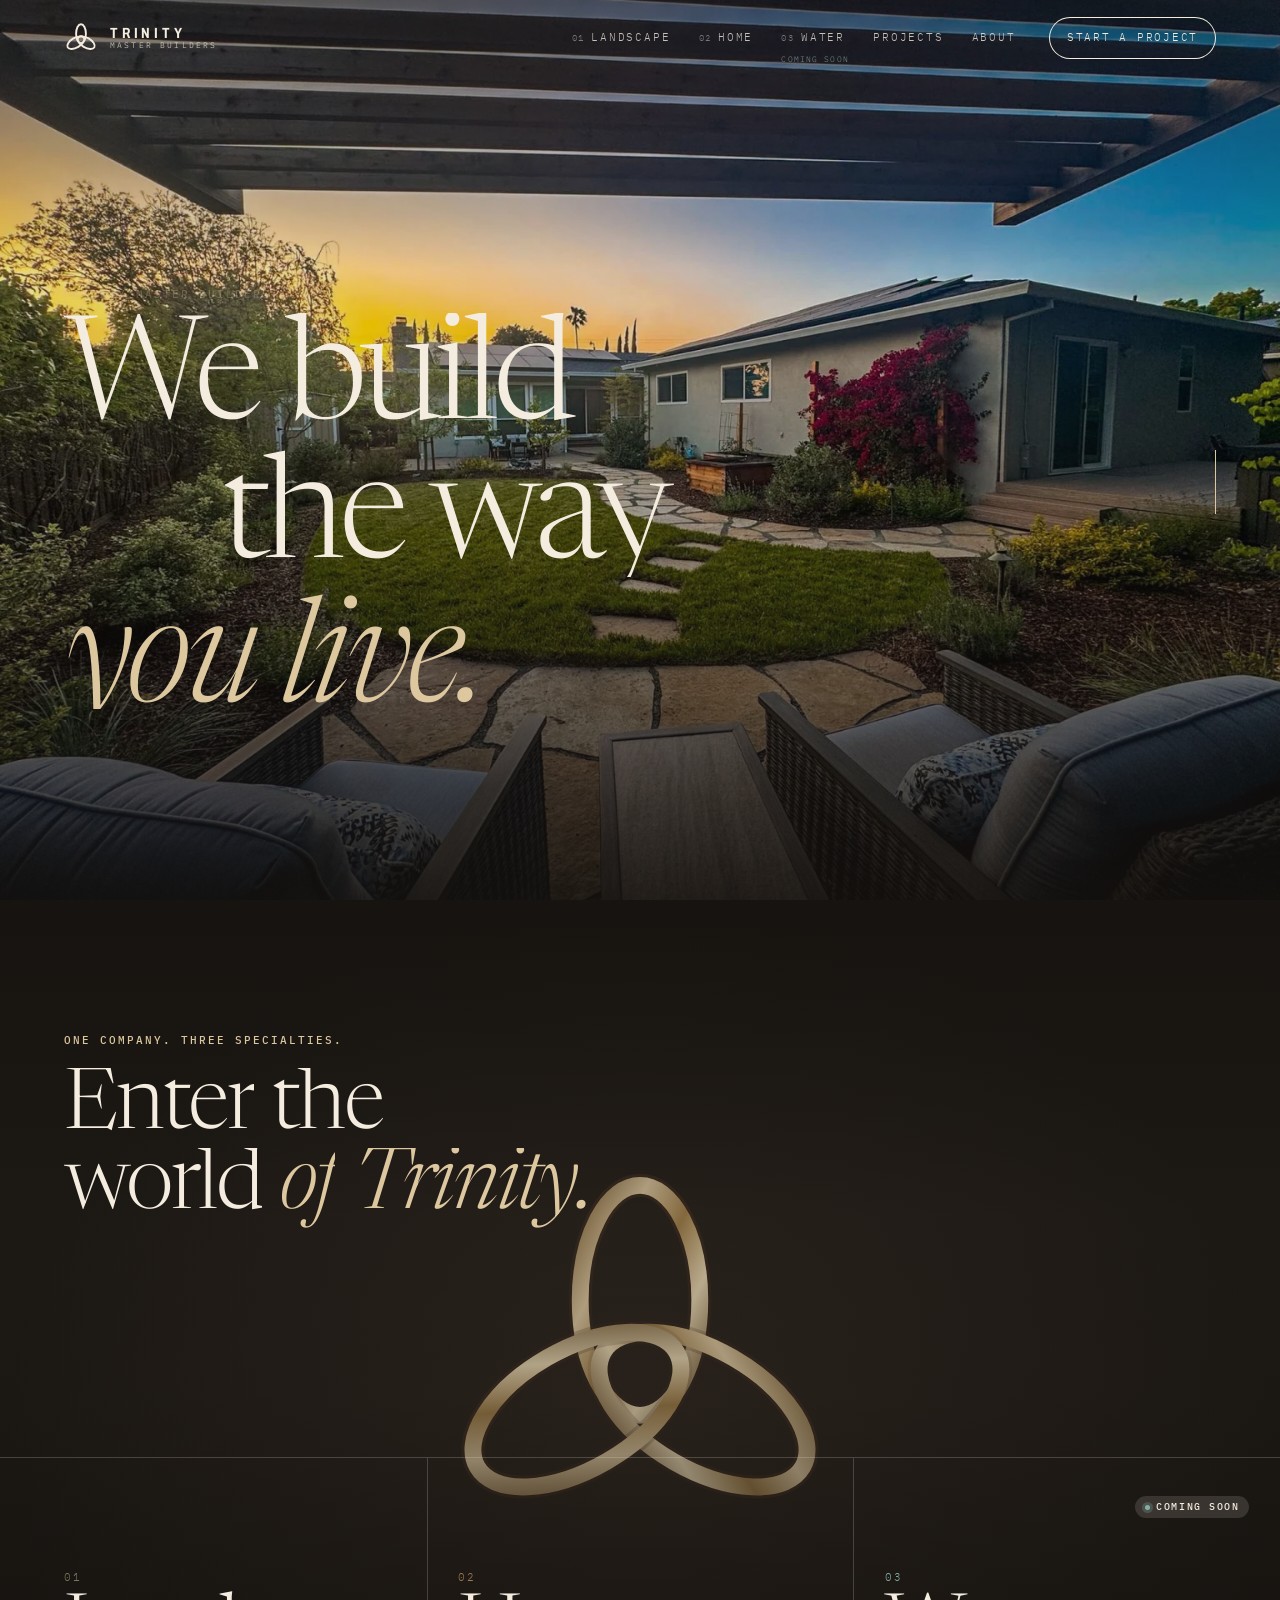
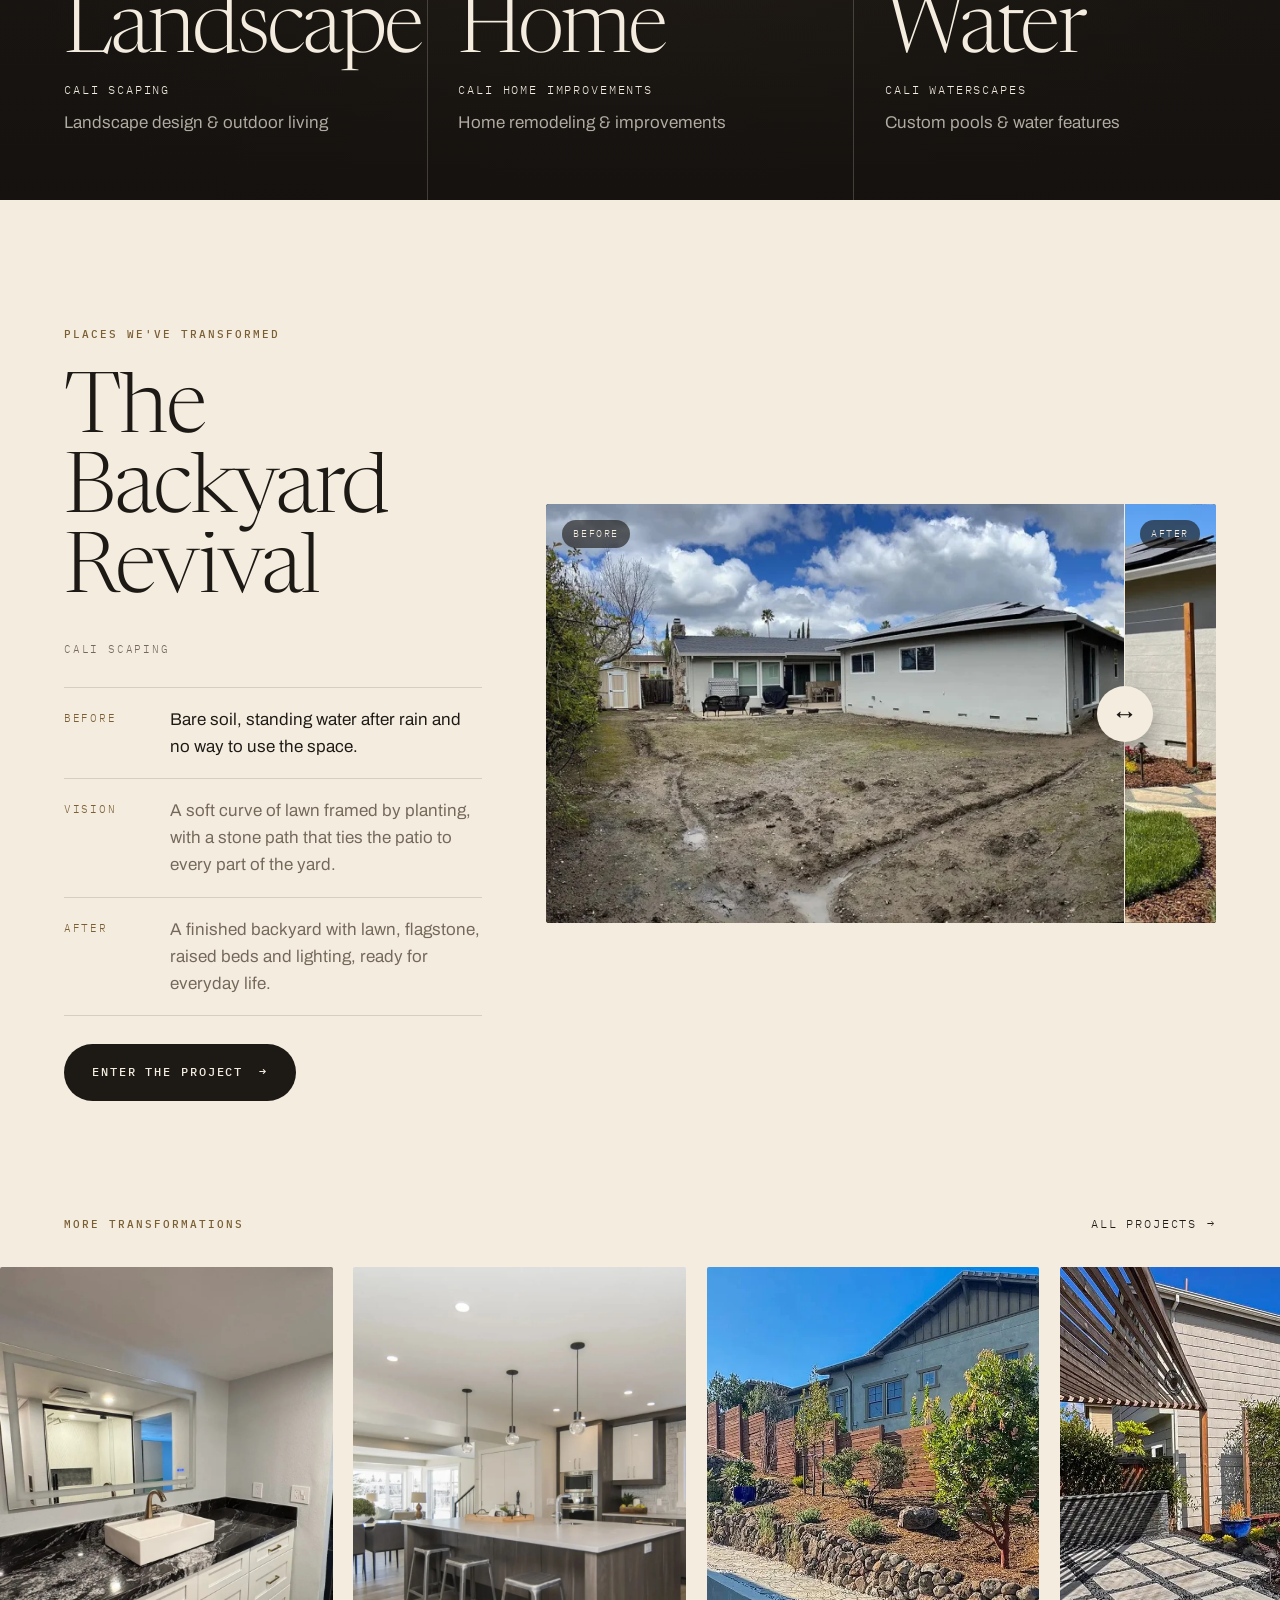
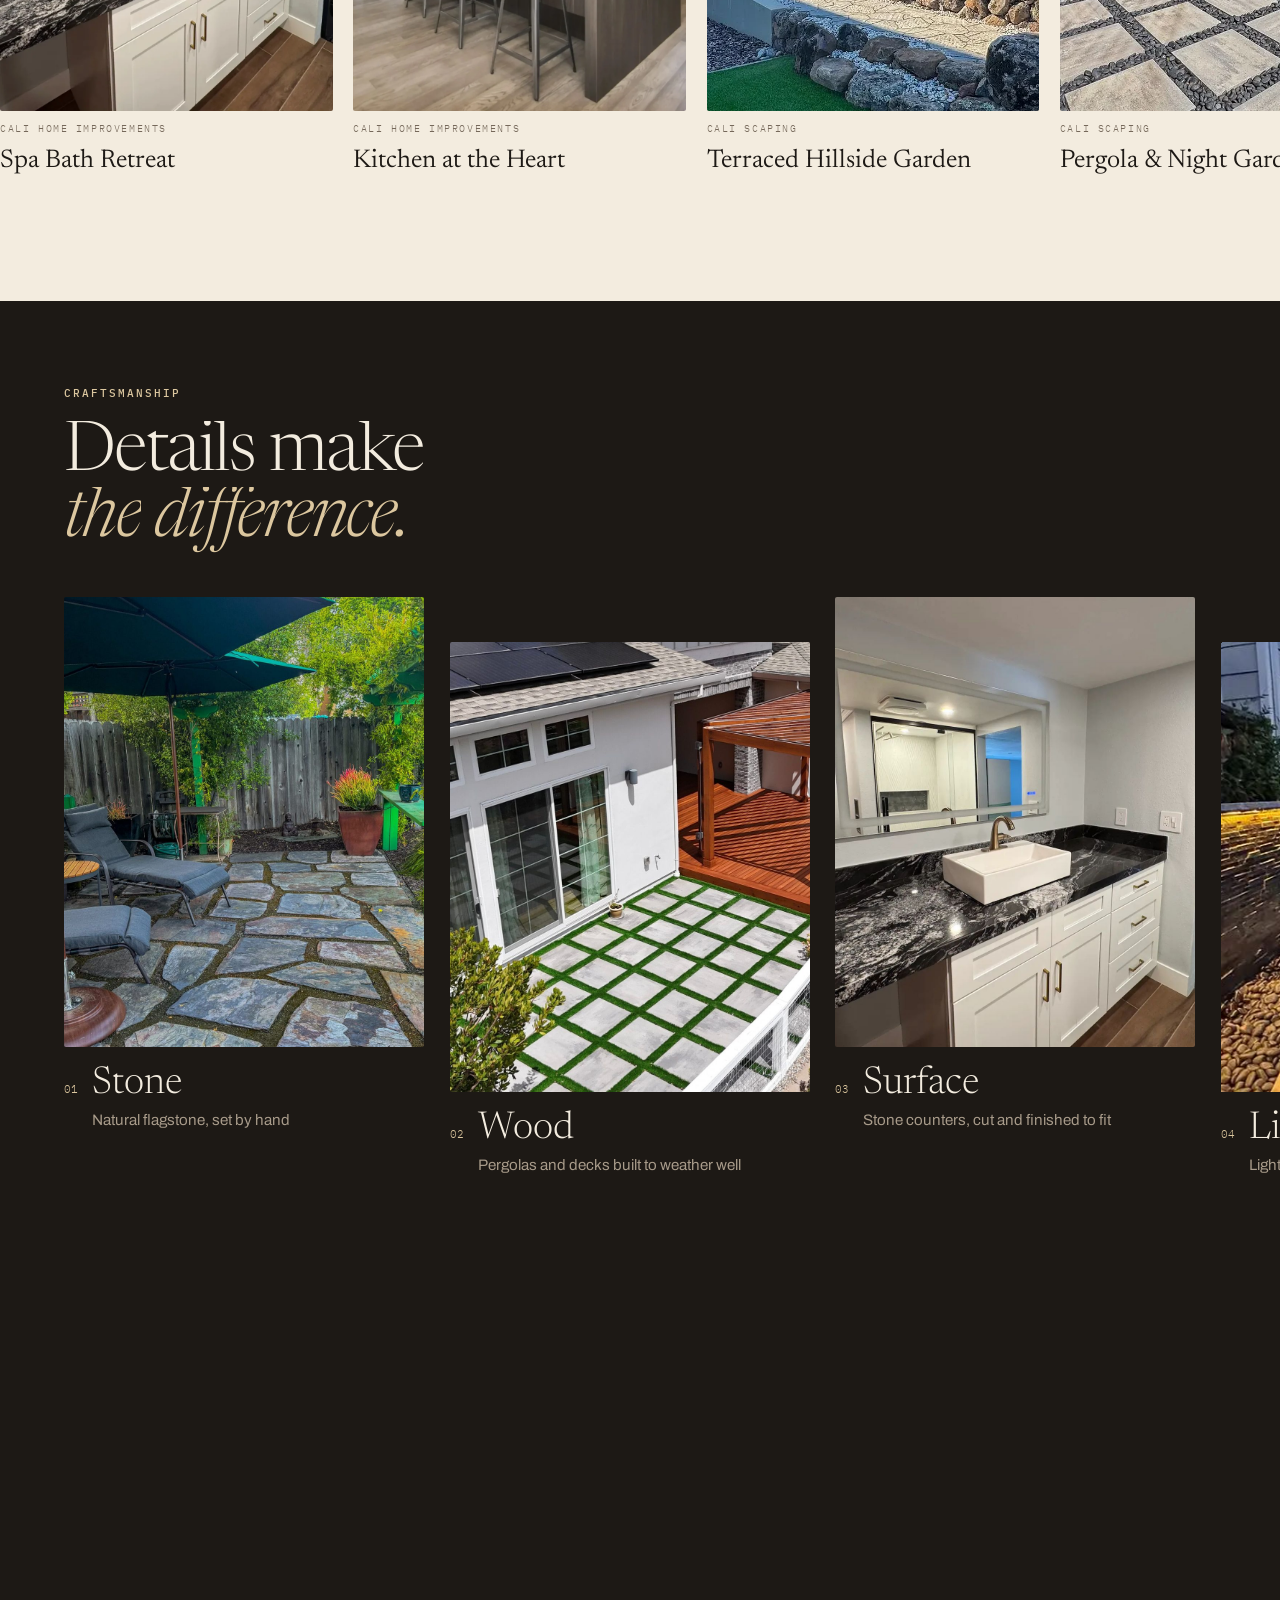
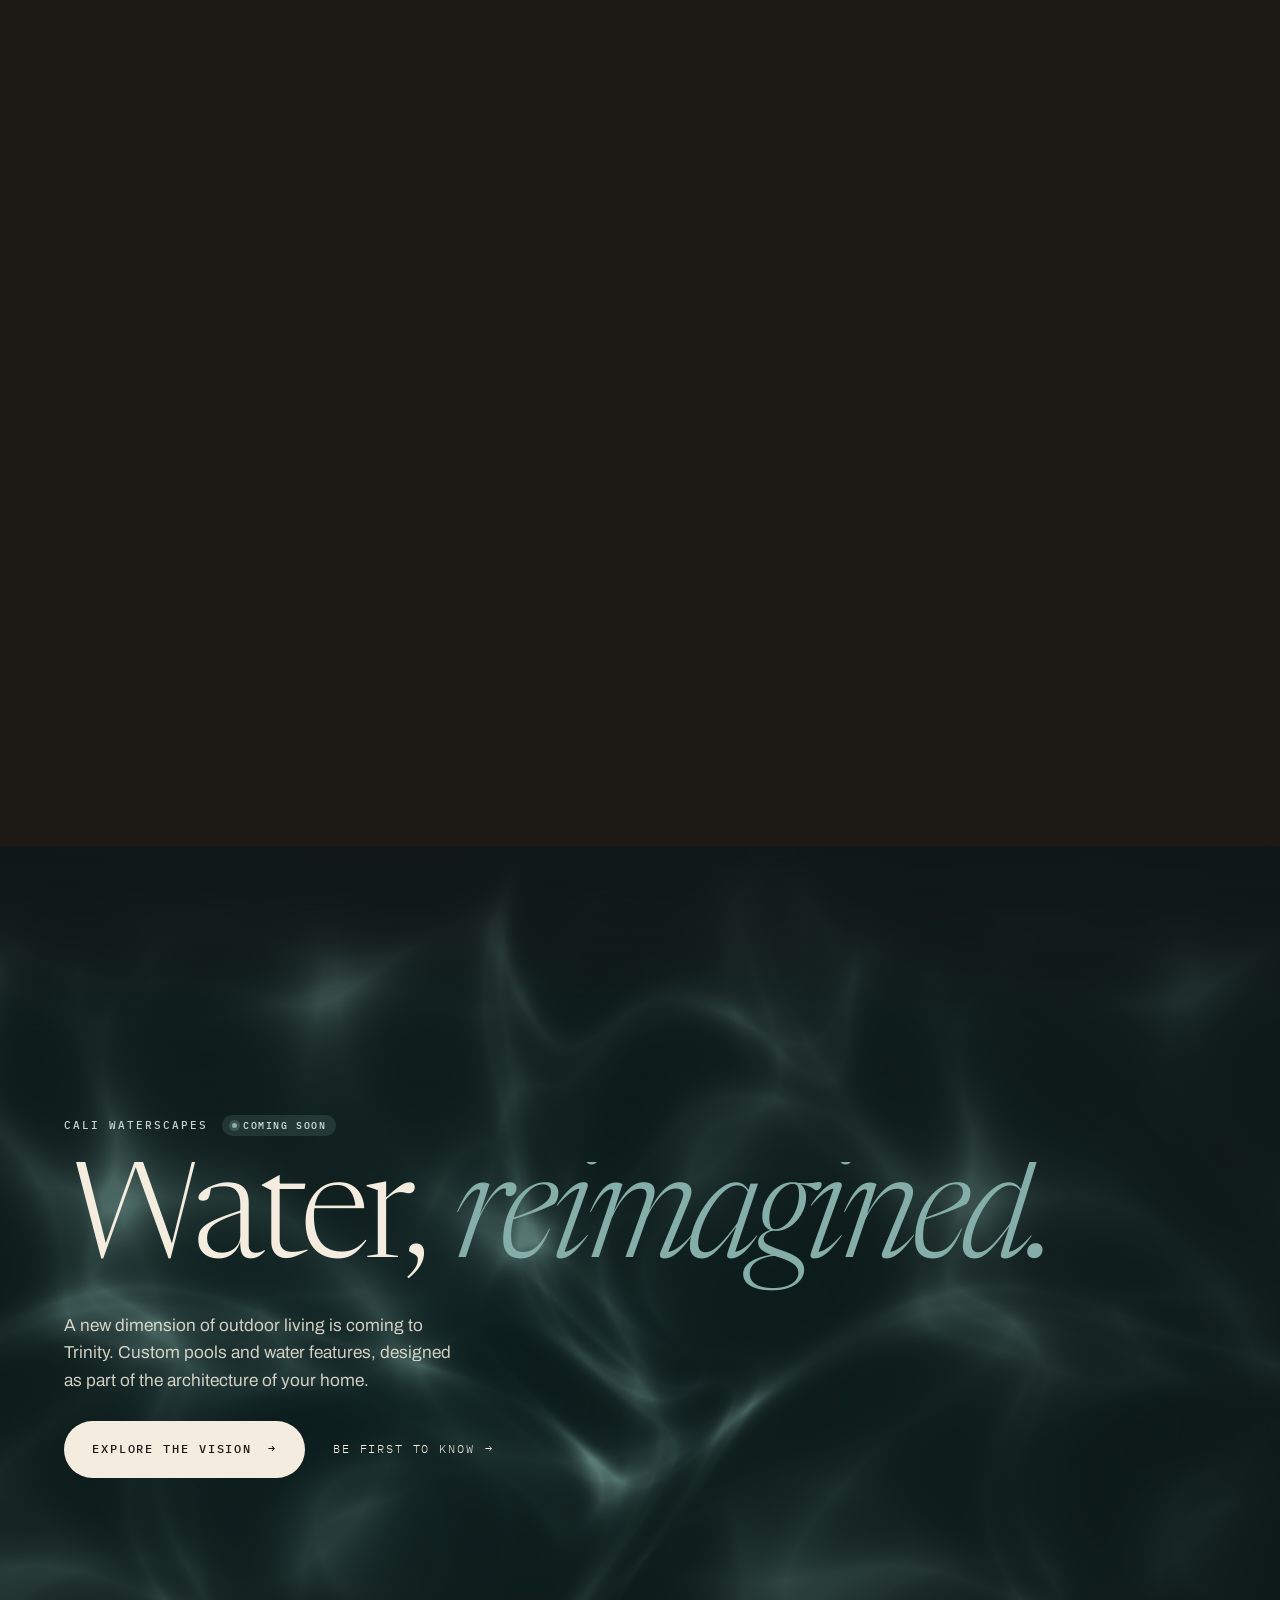
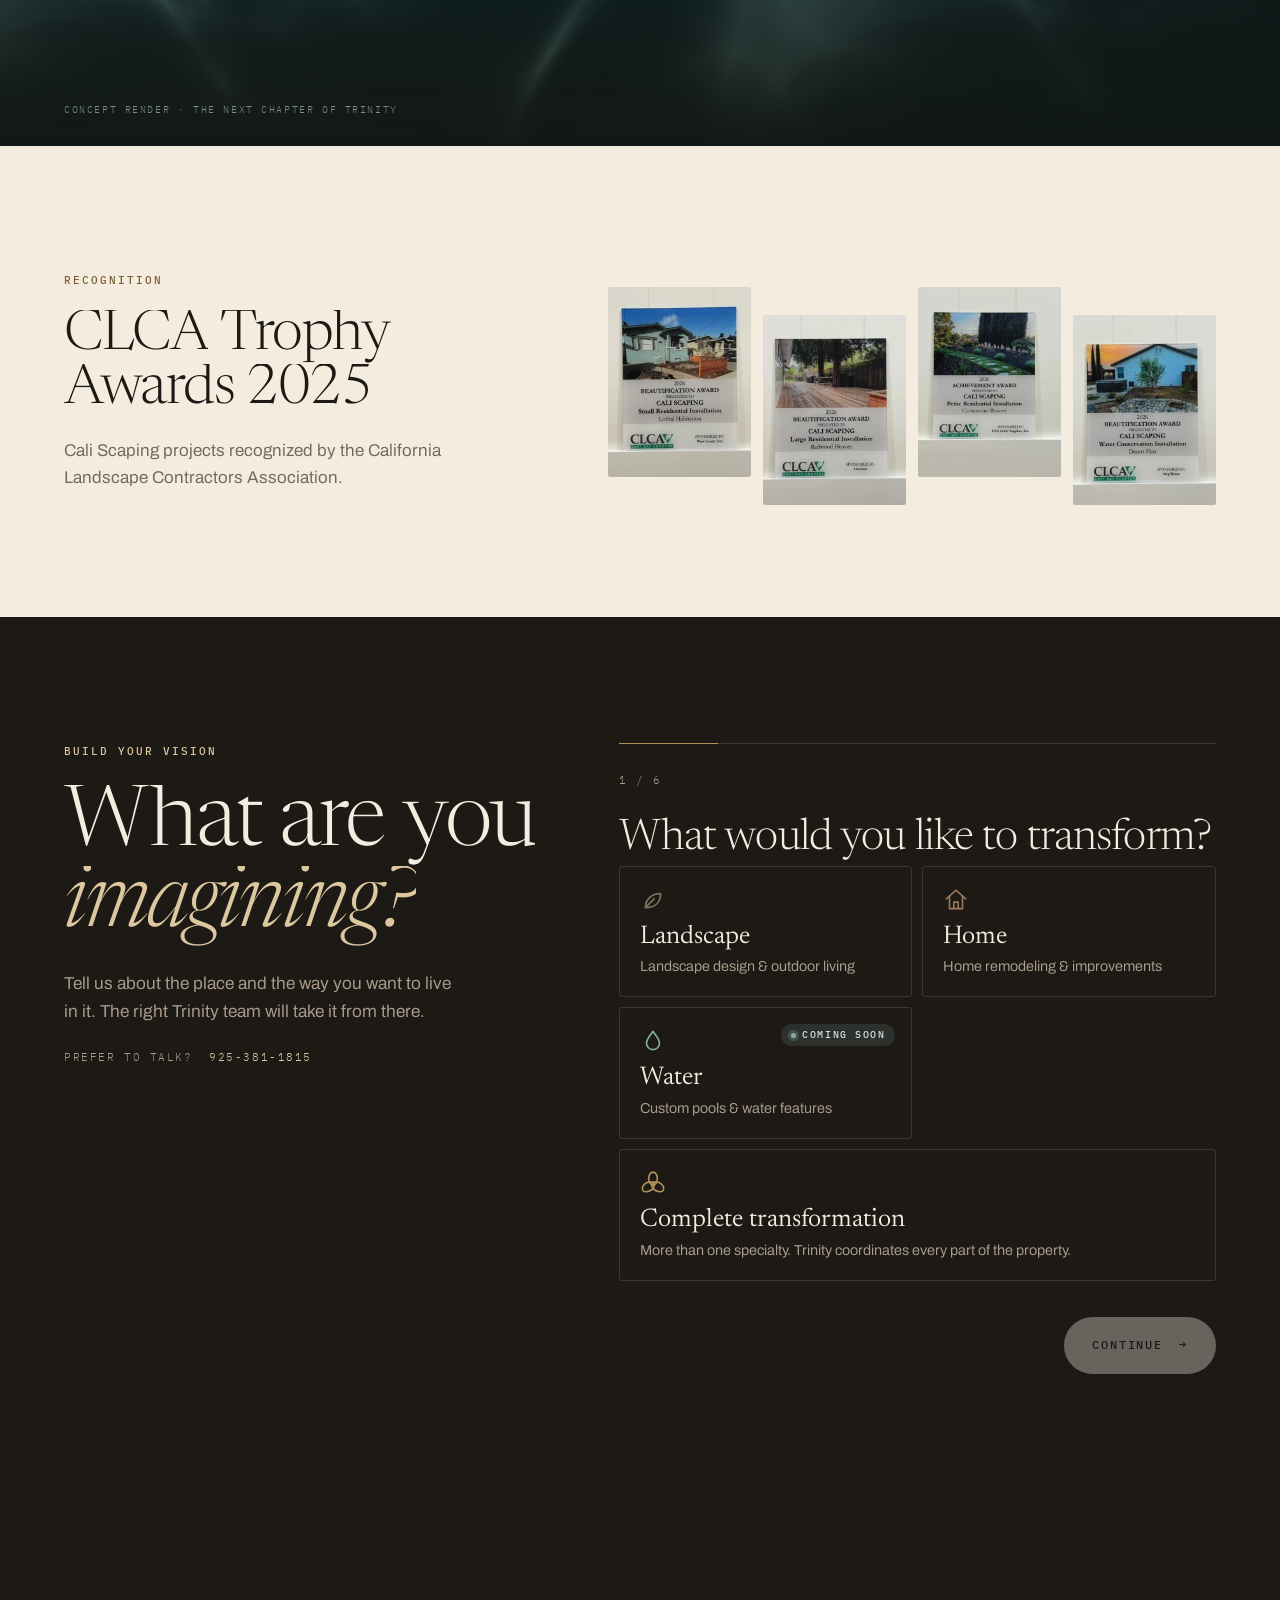
==== index.html @ 062528ce "Trinity Master Builders website preview Co-Authored-By: Claude Opus 5.5 <noreply@anthropic.com>" ====
<!doctype html>
<html lang="en-US">
<head>
<meta name="robots" content="noindex, nofollow">
<meta charset="UTF-8">
<meta name="viewport" content="width=device-width, initial-scale=1, viewport-fit=cover">
<meta name="theme-color" content="#1D1915">
<title>Trinity Master Builders &#8211; One vision. Three specialties.</title>
<meta name='robots' content='max-image-preview:large' />
<link rel="preconnect" href="https://fonts.googleapis.com"><link rel="preconnect" href="https://fonts.gstatic.com" crossorigin>
<script id="trinity-config" type="application/json">{"demo":true,"restUrl":"https:\/\/andcefa90.github.io\/trinity-master-builders\/wp-json\/trinity\/v1\/","nonce":"6b22378cf2","themeUrl":"https:\/\/andcefa90.github.io\/trinity-master-builders\/wp-content\/themes\/trinity","intro":true,"lines":[{"slug":"landscape","name":"Landscape","brand":"Cali Scaping","comingSoon":false,"accent":"#78785A"},{"slug":"home-improvements","name":"Home","brand":"Cali Home Improvements","comingSoon":false,"accent":"#9A7A55"},{"slug":"water","name":"Water","brand":"Cali WaterScapes","comingSoon":true,"accent":"#86AEA9"}]}</script>
<script>(function(d){d.classList.add('js');if(matchMedia('(prefers-reduced-motion: reduce)').matches)d.classList.add('reduced');try{var w=sessionStorage.getItem('trinity-curtain');if(w!==null){d.classList.add('curtain-in');d.setAttribute('data-curtain',w);}}catch(e){}try{if(!d.classList.contains('reduced')&&!d.classList.contains('curtain-in')&&sessionStorage.getItem('trinity-intro-seen')!=='1')d.classList.add('intro-pending');}catch(e){}})(document.documentElement);</script>
<link rel='dns-prefetch' href='//fonts.googleapis.com' />
<link rel="preload" as="image" href="https://andcefa90.github.io/trinity-master-builders/wp-content/uploads/2026/11/landscape-pergola-sunset-1800x1350.webp" imagesrcset="https://andcefa90.github.io/trinity-master-builders/wp-content/uploads/2026/11/landscape-pergola-sunset-1800x1350.webp 1800w, https://andcefa90.github.io/trinity-master-builders/wp-content/uploads/2026/11/landscape-pergola-sunset-300x225.webp 300w, https://andcefa90.github.io/trinity-master-builders/wp-content/uploads/2026/11/landscape-pergola-sunset-1024x768.webp 1024w, https://andcefa90.github.io/trinity-master-builders/wp-content/uploads/2026/11/landscape-pergola-sunset-768x576.webp 768w, https://andcefa90.github.io/trinity-master-builders/wp-content/uploads/2026/11/landscape-pergola-sunset-1536x1152.webp 1536w, https://andcefa90.github.io/trinity-master-builders/wp-content/uploads/2026/11/landscape-pergola-sunset-1200x900.webp 1200w, https://andcefa90.github.io/trinity-master-builders/wp-content/uploads/2026/11/landscape-pergola-sunset.webp 1920w" imagesizes="100vw" fetchpriority="high">
<script>window.dataLayer=window.dataLayer||[];</script>
<link rel="canonical" href="https://andcefa90.github.io/trinity-master-builders/">
<meta name="description" content="Trinity Master Builders designs and builds complete properties: landscape and outdoor living by Cali Scaping, remodeling by Cali Home Improvements, and custom pools by Cali WaterScapes.">
<meta property="og:type" content="website">
<meta property="og:title" content="Trinity Master Builders &#8211; One vision. Three specialties.">
<meta property="og:description" content="Trinity Master Builders designs and builds complete properties: landscape and outdoor living by Cali Scaping, remodeling by Cali Home Improvements, and custom pools by Cali WaterScapes.">
<meta property="og:url" content="https://andcefa90.github.io/trinity-master-builders/">
<meta property="og:site_name" content="Trinity Master Builders">
<meta property="og:image" content="https://andcefa90.github.io/trinity-master-builders/wp-content/uploads/2026/11/landscape-pergola-sunset-1200x900.webp">
<meta name="twitter:card" content="summary_large_image">
<meta name="twitter:title" content="Trinity Master Builders &#8211; One vision. Three specialties.">
<meta name="twitter:description" content="Trinity Master Builders designs and builds complete properties: landscape and outdoor living by Cali Scaping, remodeling by Cali Home Improvements, and custom pools by Cali WaterScapes.">
<meta name="twitter:image" content="https://andcefa90.github.io/trinity-master-builders/wp-content/uploads/2026/11/landscape-pergola-sunset-1200x900.webp">
<style id="wp-img-auto-sizes-contain-inline-css">
img:is([sizes=auto i],[sizes^="auto," i]){contain-intrinsic-size:3000px 1500px}
/*# sourceURL=wp-img-auto-sizes-contain-inline-css */
</style>

<style id="global-styles-inline-css">
:root{--wp--preset--aspect-ratio--square: 1;--wp--preset--aspect-ratio--4-3: 4/3;--wp--preset--aspect-ratio--3-4: 3/4;--wp--preset--aspect-ratio--3-2: 3/2;--wp--preset--aspect-ratio--2-3: 2/3;--wp--preset--aspect-ratio--16-9: 16/9;--wp--preset--aspect-ratio--9-16: 9/16;--wp--preset--color--black: #000000;--wp--preset--color--cyan-bluish-gray: #abb8c3;--wp--preset--color--white: #ffffff;--wp--preset--color--pale-pink: #f78da7;--wp--preset--color--vivid-red: #cf2e2e;--wp--preset--color--luminous-vivid-orange: #ff6900;--wp--preset--color--luminous-vivid-amber: #fcb900;--wp--preset--color--light-green-cyan: #7bdcb5;--wp--preset--color--vivid-green-cyan: #00d084;--wp--preset--color--pale-cyan-blue: #8ed1fc;--wp--preset--color--vivid-cyan-blue: #0693e3;--wp--preset--color--vivid-purple: #9b51e0;--wp--preset--gradient--vivid-cyan-blue-to-vivid-purple: linear-gradient(135deg,rgb(6,147,227) 0%,rgb(155,81,224) 100%);--wp--preset--gradient--light-green-cyan-to-vivid-green-cyan: linear-gradient(135deg,rgb(122,220,180) 0%,rgb(0,208,130) 100%);--wp--preset--gradient--luminous-vivid-amber-to-luminous-vivid-orange: linear-gradient(135deg,rgb(252,185,0) 0%,rgb(255,105,0) 100%);--wp--preset--gradient--luminous-vivid-orange-to-vivid-red: linear-gradient(135deg,rgb(255,105,0) 0%,rgb(207,46,46) 100%);--wp--preset--gradient--very-light-gray-to-cyan-bluish-gray: linear-gradient(135deg,rgb(238,238,238) 0%,rgb(169,184,195) 100%);--wp--preset--gradient--cool-to-warm-spectrum: linear-gradient(135deg,rgb(74,234,220) 0%,rgb(151,120,209) 20%,rgb(207,42,186) 40%,rgb(238,44,130) 60%,rgb(251,105,98) 80%,rgb(254,248,76) 100%);--wp--preset--gradient--blush-light-purple: linear-gradient(135deg,rgb(255,206,236) 0%,rgb(152,150,240) 100%);--wp--preset--gradient--blush-bordeaux: linear-gradient(135deg,rgb(254,205,165) 0%,rgb(254,45,45) 50%,rgb(107,0,62) 100%);--wp--preset--gradient--luminous-dusk: linear-gradient(135deg,rgb(255,203,112) 0%,rgb(199,81,192) 50%,rgb(65,88,208) 100%);--wp--preset--gradient--pale-ocean: linear-gradient(135deg,rgb(255,245,203) 0%,rgb(182,227,212) 50%,rgb(51,167,181) 100%);--wp--preset--gradient--electric-grass: linear-gradient(135deg,rgb(202,248,128) 0%,rgb(113,206,126) 100%);--wp--preset--gradient--midnight: linear-gradient(135deg,rgb(2,3,129) 0%,rgb(40,116,252) 100%);--wp--preset--font-size--small: 13px;--wp--preset--font-size--medium: 20px;--wp--preset--font-size--large: 36px;--wp--preset--font-size--x-large: 42px;--wp--preset--spacing--20: 0.44rem;--wp--preset--spacing--30: 0.67rem;--wp--preset--spacing--40: 1rem;--wp--preset--spacing--50: 1.5rem;--wp--preset--spacing--60: 2.25rem;--wp--preset--spacing--70: 3.38rem;--wp--preset--spacing--80: 5.06rem;--wp--preset--shadow--natural: 6px 6px 9px rgba(0, 0, 0, 0.2);--wp--preset--shadow--deep: 12px 12px 50px rgba(0, 0, 0, 0.4);--wp--preset--shadow--sharp: 6px 6px 0px rgba(0, 0, 0, 0.2);--wp--preset--shadow--outlined: 6px 6px 0px -3px rgb(255, 255, 255), 6px 6px rgb(0, 0, 0);--wp--preset--shadow--crisp: 6px 6px 0px rgb(0, 0, 0);}.wp-block-button{--wp--preset--dimension--25: 25%;--wp--preset--dimension--50: 50%;--wp--preset--dimension--75: 75%;--wp--preset--dimension--100: 100%;}:where(body) { margin: 0; }:where(.is-layout-flex){gap: 0.5em;}:where(.is-layout-grid){gap: 0.5em;}body .is-layout-flex{display: flex;}.is-layout-flex{flex-wrap: wrap;align-items: center;}.is-layout-flex > :is(*, div){margin: 0;}body .is-layout-grid{display: grid;}.is-layout-grid > :is(*, div){margin: 0;}body{padding-top: 0px;padding-right: 0px;padding-bottom: 0px;padding-left: 0px;}:root :where(.wp-element-button, .wp-block-button__link){background-color: #32373c;border-width: 0;color: #fff;font-family: inherit;font-size: inherit;font-style: inherit;font-weight: inherit;letter-spacing: inherit;line-height: inherit;padding-top: calc(0.667em + 2px);padding-right: calc(1.333em + 2px);padding-bottom: calc(0.667em + 2px);padding-left: calc(1.333em + 2px);text-decoration: none;text-transform: inherit;}.has-black-color{color: var(--wp--preset--color--black) !important;}.has-cyan-bluish-gray-color{color: var(--wp--preset--color--cyan-bluish-gray) !important;}.has-white-color{color: var(--wp--preset--color--white) !important;}.has-pale-pink-color{color: var(--wp--preset--color--pale-pink) !important;}.has-vivid-red-color{color: var(--wp--preset--color--vivid-red) !important;}.has-luminous-vivid-orange-color{color: var(--wp--preset--color--luminous-vivid-orange) !important;}.has-luminous-vivid-amber-color{color: var(--wp--preset--color--luminous-vivid-amber) !important;}.has-light-green-cyan-color{color: var(--wp--preset--color--light-green-cyan) !important;}.has-vivid-green-cyan-color{color: var(--wp--preset--color--vivid-green-cyan) !important;}.has-pale-cyan-blue-color{color: var(--wp--preset--color--pale-cyan-blue) !important;}.has-vivid-cyan-blue-color{color: var(--wp--preset--color--vivid-cyan-blue) !important;}.has-vivid-purple-color{color: var(--wp--preset--color--vivid-purple) !important;}.has-black-background-color{background-color: var(--wp--preset--color--black) !important;}.has-cyan-bluish-gray-background-color{background-color: var(--wp--preset--color--cyan-bluish-gray) !important;}.has-white-background-color{background-color: var(--wp--preset--color--white) !important;}.has-pale-pink-background-color{background-color: var(--wp--preset--color--pale-pink) !important;}.has-vivid-red-background-color{background-color: var(--wp--preset--color--vivid-red) !important;}.has-luminous-vivid-orange-background-color{background-color: var(--wp--preset--color--luminous-vivid-orange) !important;}.has-luminous-vivid-amber-background-color{background-color: var(--wp--preset--color--luminous-vivid-amber) !important;}.has-light-green-cyan-background-color{background-color: var(--wp--preset--color--light-green-cyan) !important;}.has-vivid-green-cyan-background-color{background-color: var(--wp--preset--color--vivid-green-cyan) !important;}.has-pale-cyan-blue-background-color{background-color: var(--wp--preset--color--pale-cyan-blue) !important;}.has-vivid-cyan-blue-background-color{background-color: var(--wp--preset--color--vivid-cyan-blue) !important;}.has-vivid-purple-background-color{background-color: var(--wp--preset--color--vivid-purple) !important;}.has-black-border-color{border-color: var(--wp--preset--color--black) !important;}.has-cyan-bluish-gray-border-color{border-color: var(--wp--preset--color--cyan-bluish-gray) !important;}.has-white-border-color{border-color: var(--wp--preset--color--white) !important;}.has-pale-pink-border-color{border-color: var(--wp--preset--color--pale-pink) !important;}.has-vivid-red-border-color{border-color: var(--wp--preset--color--vivid-red) !important;}.has-luminous-vivid-orange-border-color{border-color: var(--wp--preset--color--luminous-vivid-orange) !important;}.has-luminous-vivid-amber-border-color{border-color: var(--wp--preset--color--luminous-vivid-amber) !important;}.has-light-green-cyan-border-color{border-color: var(--wp--preset--color--light-green-cyan) !important;}.has-vivid-green-cyan-border-color{border-color: var(--wp--preset--color--vivid-green-cyan) !important;}.has-pale-cyan-blue-border-color{border-color: var(--wp--preset--color--pale-cyan-blue) !important;}.has-vivid-cyan-blue-border-color{border-color: var(--wp--preset--color--vivid-cyan-blue) !important;}.has-vivid-purple-border-color{border-color: var(--wp--preset--color--vivid-purple) !important;}.has-vivid-cyan-blue-to-vivid-purple-gradient-background{background: var(--wp--preset--gradient--vivid-cyan-blue-to-vivid-purple) !important;}.has-light-green-cyan-to-vivid-green-cyan-gradient-background{background: var(--wp--preset--gradient--light-green-cyan-to-vivid-green-cyan) !important;}.has-luminous-vivid-amber-to-luminous-vivid-orange-gradient-background{background: var(--wp--preset--gradient--luminous-vivid-amber-to-luminous-vivid-orange) !important;}.has-luminous-vivid-orange-to-vivid-red-gradient-background{background: var(--wp--preset--gradient--luminous-vivid-orange-to-vivid-red) !important;}.has-very-light-gray-to-cyan-bluish-gray-gradient-background{background: var(--wp--preset--gradient--very-light-gray-to-cyan-bluish-gray) !important;}.has-cool-to-warm-spectrum-gradient-background{background: var(--wp--preset--gradient--cool-to-warm-spectrum) !important;}.has-blush-light-purple-gradient-background{background: var(--wp--preset--gradient--blush-light-purple) !important;}.has-blush-bordeaux-gradient-background{background: var(--wp--preset--gradient--blush-bordeaux) !important;}.has-luminous-dusk-gradient-background{background: var(--wp--preset--gradient--luminous-dusk) !important;}.has-pale-ocean-gradient-background{background: var(--wp--preset--gradient--pale-ocean) !important;}.has-electric-grass-gradient-background{background: var(--wp--preset--gradient--electric-grass) !important;}.has-midnight-gradient-background{background: var(--wp--preset--gradient--midnight) !important;}.has-small-font-size{font-size: var(--wp--preset--font-size--small) !important;}.has-medium-font-size{font-size: var(--wp--preset--font-size--medium) !important;}.has-large-font-size{font-size: var(--wp--preset--font-size--large) !important;}.has-x-large-font-size{font-size: var(--wp--preset--font-size--x-large) !important;}
/*# sourceURL=global-styles-inline-css */
</style>

<link rel='stylesheet' id='trinity-fonts-css' href='https://fonts.googleapis.com/css2?family=Newsreader:ital,opsz,wght@0,6..72,300..500;1,6..72,300..500&#038;family=Archivo:wdth,wght@62..125,300..700&#038;family=IBM+Plex+Mono:wght@400;500&#038;display=swap' media='all' />
<link rel='stylesheet' id='trinity-tokens-css' href='https://andcefa90.github.io/trinity-master-builders/wp-content/themes/trinity/assets/css/tokens.css?ver=1.0.0' media='all' />
<link rel='stylesheet' id='trinity-base-css' href='https://andcefa90.github.io/trinity-master-builders/wp-content/themes/trinity/assets/css/base.css?ver=1.0.0' media='all' />
<link rel='stylesheet' id='trinity-components-css' href='https://andcefa90.github.io/trinity-master-builders/wp-content/themes/trinity/assets/css/components.css?ver=1.0.0' media='all' />
<link rel='stylesheet' id='trinity-view-css' href='https://andcefa90.github.io/trinity-master-builders/wp-content/themes/trinity/assets/css/home.css?ver=1.0.0' media='all' />
<script data-wp-strategy="defer" defer id="gsap-js" src="https://andcefa90.github.io/trinity-master-builders/wp-content/themes/trinity/assets/vendor/gsap.min.js?ver=3.12.5"></script>
<script data-wp-strategy="defer" defer id="gsap-scrolltrigger-js" src="https://andcefa90.github.io/trinity-master-builders/wp-content/themes/trinity/assets/vendor/ScrollTrigger.min.js?ver=3.12.5"></script>
<script data-wp-strategy="defer" defer id="lenis-js" src="https://andcefa90.github.io/trinity-master-builders/wp-content/themes/trinity/assets/vendor/lenis.min.js?ver=1.1.13"></script>
<link rel="https://api.w.org/" href="https://andcefa90.github.io/trinity-master-builders/wp-json/" /><link rel="EditURI" type="application/rsd+xml" title="RSD" href="https://andcefa90.github.io/trinity-master-builders/xmlrpc.php?rsd" />
</head>
<body class="home blog wp-embed-responsive wp-theme-trinity">
<a class="skip-link" href="#main">Skip to content</a>

<div class="intro" id="intro" aria-hidden="true">
	<svg class="intro__grid" viewBox="0 0 1600 900" preserveAspectRatio="xMidYMid slice">
					<line class="intro__line" x1="100" y1="0" x2="100" y2="900"/>
					<line class="intro__line" x1="200" y1="0" x2="200" y2="900"/>
					<line class="intro__line" x1="300" y1="0" x2="300" y2="900"/>
					<line class="intro__line" x1="400" y1="0" x2="400" y2="900"/>
					<line class="intro__line" x1="500" y1="0" x2="500" y2="900"/>
					<line class="intro__line" x1="600" y1="0" x2="600" y2="900"/>
					<line class="intro__line" x1="700" y1="0" x2="700" y2="900"/>
					<line class="intro__line" x1="800" y1="0" x2="800" y2="900"/>
					<line class="intro__line" x1="900" y1="0" x2="900" y2="900"/>
					<line class="intro__line" x1="1000" y1="0" x2="1000" y2="900"/>
					<line class="intro__line" x1="1100" y1="0" x2="1100" y2="900"/>
					<line class="intro__line" x1="1200" y1="0" x2="1200" y2="900"/>
					<line class="intro__line" x1="1300" y1="0" x2="1300" y2="900"/>
					<line class="intro__line" x1="1400" y1="0" x2="1400" y2="900"/>
					<line class="intro__line" x1="1500" y1="0" x2="1500" y2="900"/>
							<line class="intro__line" x1="0" y1="50" x2="1600" y2="50"/>
					<line class="intro__line" x1="0" y1="150" x2="1600" y2="150"/>
					<line class="intro__line" x1="0" y1="250" x2="1600" y2="250"/>
					<line class="intro__line" x1="0" y1="350" x2="1600" y2="350"/>
					<line class="intro__line" x1="0" y1="450" x2="1600" y2="450"/>
					<line class="intro__line" x1="0" y1="550" x2="1600" y2="550"/>
					<line class="intro__line" x1="0" y1="650" x2="1600" y2="650"/>
					<line class="intro__line" x1="0" y1="750" x2="1600" y2="750"/>
					<line class="intro__line" x1="0" y1="850" x2="1600" y2="850"/>
				<line class="intro__axis" x1="800" y1="0" x2="800" y2="900"/>
		<line class="intro__axis" x1="0" y1="450" x2="1600" y2="450"/>
	</svg>
	<div class="intro__stage">
		<svg class="tri tri--intro" viewBox="-270 -265 540 470" aria-hidden="true" focusable="false"><defs><linearGradient id="tri10999" x1="0" y1="0" x2="1" y2="1"><stop offset="0" stop-color="#7A5E34"/><stop offset=".28" stop-color="#DCC79F"/><stop offset=".5" stop-color="#9C7B47"/><stop offset=".72" stop-color="#E6D5B0"/><stop offset="1" stop-color="#6B4F2A"/></linearGradient><linearGradient id="tri10999d" x1="0" y1="0" x2="0" y2="1"><stop offset="0" stop-color="#4B3423" stop-opacity=".5"/><stop offset="1" stop-color="#4B3423" stop-opacity=".12"/></linearGradient></defs><g class="tri__g" data-ring="0" transform="rotate(0)"><ellipse class="tri__guide" cx="0" cy="-95" rx="78" ry="150"/><ellipse class="tri__shade" cx="0" cy="-95" rx="78" ry="150" stroke="url(#tri10999d)"/><ellipse class="tri__ring" cx="0" cy="-95" rx="78" ry="150" stroke="url(#tri10999)"/></g><g class="tri__g" data-ring="1" transform="rotate(120)"><ellipse class="tri__guide" cx="0" cy="-95" rx="78" ry="150"/><ellipse class="tri__shade" cx="0" cy="-95" rx="78" ry="150" stroke="url(#tri10999d)"/><ellipse class="tri__ring" cx="0" cy="-95" rx="78" ry="150" stroke="url(#tri10999)"/></g><g class="tri__g" data-ring="2" transform="rotate(240)"><ellipse class="tri__guide" cx="0" cy="-95" rx="78" ry="150"/><ellipse class="tri__shade" cx="0" cy="-95" rx="78" ry="150" stroke="url(#tri10999d)"/><ellipse class="tri__ring" cx="0" cy="-95" rx="78" ry="150" stroke="url(#tri10999)"/></g></svg>		<p class="intro__word"><span>Trinity</span></p>
		<p class="intro__sub"><span>Master Builders</span></p>
	</div>
	<p class="intro__meta"><span class="intro__count">000</span><span>Landscape · Home · Water</span></p>
	<button type="button" class="intro__skip">Skip intro</button>
</div>

<div class="curtain" aria-hidden="true"><div class="curtain__panel"></div><div class="curtain__mark"><svg class="tri tri--curtain" viewBox="-270 -265 540 470" aria-hidden="true" focusable="false"><defs><linearGradient id="tri18326" x1="0" y1="0" x2="1" y2="1"><stop offset="0" stop-color="#7A5E34"/><stop offset=".28" stop-color="#DCC79F"/><stop offset=".5" stop-color="#9C7B47"/><stop offset=".72" stop-color="#E6D5B0"/><stop offset="1" stop-color="#6B4F2A"/></linearGradient><linearGradient id="tri18326d" x1="0" y1="0" x2="0" y2="1"><stop offset="0" stop-color="#4B3423" stop-opacity=".5"/><stop offset="1" stop-color="#4B3423" stop-opacity=".12"/></linearGradient></defs><g class="tri__g" data-ring="0" transform="rotate(0)"><ellipse class="tri__guide" cx="0" cy="-95" rx="78" ry="150"/><ellipse class="tri__shade" cx="0" cy="-95" rx="78" ry="150" stroke="url(#tri18326d)"/><ellipse class="tri__ring" cx="0" cy="-95" rx="78" ry="150" stroke="currentColor"/></g><g class="tri__g" data-ring="1" transform="rotate(120)"><ellipse class="tri__guide" cx="0" cy="-95" rx="78" ry="150"/><ellipse class="tri__shade" cx="0" cy="-95" rx="78" ry="150" stroke="url(#tri18326d)"/><ellipse class="tri__ring" cx="0" cy="-95" rx="78" ry="150" stroke="currentColor"/></g><g class="tri__g" data-ring="2" transform="rotate(240)"><ellipse class="tri__guide" cx="0" cy="-95" rx="78" ry="150"/><ellipse class="tri__shade" cx="0" cy="-95" rx="78" ry="150" stroke="url(#tri18326d)"/><ellipse class="tri__ring" cx="0" cy="-95" rx="78" ry="150" stroke="currentColor"/></g></svg></div></div>

<header class="site-header" id="site-header">
	<div class="site-header__inner">
		<a class="brand" href="https://andcefa90.github.io/trinity-master-builders/" aria-label="Trinity Master Builders, home">
			<svg class="tri tri--brand" viewBox="-270 -265 540 470" aria-hidden="true" focusable="false"><defs><linearGradient id="tri69277" x1="0" y1="0" x2="1" y2="1"><stop offset="0" stop-color="#7A5E34"/><stop offset=".28" stop-color="#DCC79F"/><stop offset=".5" stop-color="#9C7B47"/><stop offset=".72" stop-color="#E6D5B0"/><stop offset="1" stop-color="#6B4F2A"/></linearGradient><linearGradient id="tri69277d" x1="0" y1="0" x2="0" y2="1"><stop offset="0" stop-color="#4B3423" stop-opacity=".5"/><stop offset="1" stop-color="#4B3423" stop-opacity=".12"/></linearGradient></defs><g class="tri__g" data-ring="0" transform="rotate(0)"><ellipse class="tri__guide" cx="0" cy="-95" rx="78" ry="150"/><ellipse class="tri__shade" cx="0" cy="-95" rx="78" ry="150" stroke="url(#tri69277d)"/><ellipse class="tri__ring" cx="0" cy="-95" rx="78" ry="150" stroke="currentColor"/></g><g class="tri__g" data-ring="1" transform="rotate(120)"><ellipse class="tri__guide" cx="0" cy="-95" rx="78" ry="150"/><ellipse class="tri__shade" cx="0" cy="-95" rx="78" ry="150" stroke="url(#tri69277d)"/><ellipse class="tri__ring" cx="0" cy="-95" rx="78" ry="150" stroke="currentColor"/></g><g class="tri__g" data-ring="2" transform="rotate(240)"><ellipse class="tri__guide" cx="0" cy="-95" rx="78" ry="150"/><ellipse class="tri__shade" cx="0" cy="-95" rx="78" ry="150" stroke="url(#tri69277d)"/><ellipse class="tri__ring" cx="0" cy="-95" rx="78" ry="150" stroke="currentColor"/></g></svg>			<span class="brand__word">Trinity<span class="brand__sub">Master Builders</span></span>
		</a>
		<nav class="primary-nav" aria-label="Primary">
			<ul>
									<li>
						<a href="https://andcefa90.github.io/trinity-master-builders/landscape/" data-world="landscape" >
							<span class="nav-num">01</span>Landscape													</a>
					</li>
									<li>
						<a href="https://andcefa90.github.io/trinity-master-builders/home-improvements/" data-world="home-improvements" >
							<span class="nav-num">02</span>Home													</a>
					</li>
									<li>
						<a href="https://andcefa90.github.io/trinity-master-builders/water/" data-world="water" >
							<span class="nav-num">03</span>Water							<span class="nav-soon">Coming soon</span>						</a>
					</li>
								<li><a href="https://andcefa90.github.io/trinity-master-builders/projects/" >Projects</a></li>
				<li><a href="https://andcefa90.github.io/trinity-master-builders/about/" >About</a></li>
			</ul>
		</nav>
		<a class="header-cta" href="https://andcefa90.github.io/trinity-master-builders/start/" data-track="cta_click" data-track-label="Header: Start a project">Start a project</a>
		<button class="menu-toggle" type="button" aria-expanded="false" aria-controls="menu-panel"><span class="screen-reader-text">Menu</span><i></i><i></i></button>
	</div>
	<div class="scroll-progress" aria-hidden="true"><i></i></div>
</header>

<div class="menu-panel" id="menu-panel" hidden>
	<nav aria-label="Mobile">
		<ol class="menu-panel__worlds">
							<li style="--accent:#78785A">
					<a href="https://andcefa90.github.io/trinity-master-builders/landscape/" data-world="landscape">
						<span class="menu-panel__media"><img width="300" height="225" src="https://andcefa90.github.io/trinity-master-builders/wp-content/uploads/2026/11/landscape-pergola-sunset-300x225.webp" class="attachment-medium size-medium" alt="" loading="lazy" decoding="async" srcset="https://andcefa90.github.io/trinity-master-builders/wp-content/uploads/2026/11/landscape-pergola-sunset-300x225.webp 300w, https://andcefa90.github.io/trinity-master-builders/wp-content/uploads/2026/11/landscape-pergola-sunset-1024x768.webp 1024w, https://andcefa90.github.io/trinity-master-builders/wp-content/uploads/2026/11/landscape-pergola-sunset-768x576.webp 768w, https://andcefa90.github.io/trinity-master-builders/wp-content/uploads/2026/11/landscape-pergola-sunset-1536x1152.webp 1536w, https://andcefa90.github.io/trinity-master-builders/wp-content/uploads/2026/11/landscape-pergola-sunset-1800x1350.webp 1800w, https://andcefa90.github.io/trinity-master-builders/wp-content/uploads/2026/11/landscape-pergola-sunset-1200x900.webp 1200w, https://andcefa90.github.io/trinity-master-builders/wp-content/uploads/2026/11/landscape-pergola-sunset.webp 1920w" sizes="auto, (max-width: 300px) 100vw, 300px" /></span>
						<span class="menu-panel__label"><small>Cali Scaping</small>Landscape</span>
											</a>
				</li>
							<li style="--accent:#9A7A55">
					<a href="https://andcefa90.github.io/trinity-master-builders/home-improvements/" data-world="home-improvements">
						<span class="menu-panel__media"><img width="300" height="200" src="https://andcefa90.github.io/trinity-master-builders/wp-content/uploads/2026/11/home-kitchen-island-300x200.webp" class="attachment-medium size-medium" alt="" loading="lazy" decoding="async" srcset="https://andcefa90.github.io/trinity-master-builders/wp-content/uploads/2026/11/home-kitchen-island-300x200.webp 300w, https://andcefa90.github.io/trinity-master-builders/wp-content/uploads/2026/11/home-kitchen-island-1024x683.webp 1024w, https://andcefa90.github.io/trinity-master-builders/wp-content/uploads/2026/11/home-kitchen-island-768x512.webp 768w, https://andcefa90.github.io/trinity-master-builders/wp-content/uploads/2026/11/home-kitchen-island-1536x1025.webp 1536w, https://andcefa90.github.io/trinity-master-builders/wp-content/uploads/2026/11/home-kitchen-island-1349x900.webp 1349w, https://andcefa90.github.io/trinity-master-builders/wp-content/uploads/2026/11/home-kitchen-island.webp 1920w" sizes="auto, (max-width: 300px) 100vw, 300px" /></span>
						<span class="menu-panel__label"><small>Cali Home Improvements</small>Home</span>
											</a>
				</li>
							<li style="--accent:#86AEA9">
					<a href="https://andcefa90.github.io/trinity-master-builders/water/" data-world="water">
						<span class="menu-panel__media"><img width="300" height="290" src="https://andcefa90.github.io/trinity-master-builders/wp-content/uploads/2026/11/landscape-spa-300x290.webp" class="attachment-medium size-medium" alt="" loading="lazy" decoding="async" srcset="https://andcefa90.github.io/trinity-master-builders/wp-content/uploads/2026/11/landscape-spa-300x290.webp 300w, https://andcefa90.github.io/trinity-master-builders/wp-content/uploads/2026/11/landscape-spa.webp 628w" sizes="auto, (max-width: 300px) 100vw, 300px" /></span>
						<span class="menu-panel__label"><small>Cali WaterScapes</small>Water</span>
						<span class="badge">Coming soon</span>					</a>
				</li>
					</ol>
		<ul class="menu-panel__links">
			<li><a href="https://andcefa90.github.io/trinity-master-builders/projects/">Projects</a></li>
			<li><a href="https://andcefa90.github.io/trinity-master-builders/about/">About</a></li>
			<li><a href="https://andcefa90.github.io/trinity-master-builders/start/" class="is-accent">Start a project</a></li>
		</ul>
		<p class="menu-panel__contact"><a href="tel:9253811815" data-track="phone_click">925-381-1815</a></p>
	</nav>
</div>

<div class="cursor" aria-hidden="true"><span class="cursor__label"></span></div>

<main id="main" class="site-main">
<section class="hero" data-tone="dark" data-module="hero" aria-labelledby="hero-title">
	<div class="hero__media" data-hero-media>
		<img width="1800" height="1350" src="https://andcefa90.github.io/trinity-master-builders/wp-content/uploads/2026/11/landscape-pergola-sunset-1800x1350.webp" class="hero__img" alt="" loading="eager" decoding="async" fetchpriority="high" sizes="100vw" srcset="https://andcefa90.github.io/trinity-master-builders/wp-content/uploads/2026/11/landscape-pergola-sunset-1800x1350.webp 1800w, https://andcefa90.github.io/trinity-master-builders/wp-content/uploads/2026/11/landscape-pergola-sunset-300x225.webp 300w, https://andcefa90.github.io/trinity-master-builders/wp-content/uploads/2026/11/landscape-pergola-sunset-1024x768.webp 1024w, https://andcefa90.github.io/trinity-master-builders/wp-content/uploads/2026/11/landscape-pergola-sunset-768x576.webp 768w, https://andcefa90.github.io/trinity-master-builders/wp-content/uploads/2026/11/landscape-pergola-sunset-1536x1152.webp 1536w, https://andcefa90.github.io/trinity-master-builders/wp-content/uploads/2026/11/landscape-pergola-sunset-1200x900.webp 1200w, https://andcefa90.github.io/trinity-master-builders/wp-content/uploads/2026/11/landscape-pergola-sunset.webp 1920w" />		<div class="hero__veil"></div>
	</div>

	<div class="hero__content wrap">
		<p class="eyebrow hero__eyebrow" data-hero-in>Trinity Master Builders</p>
		<h1 class="hero__title" id="hero-title">
			<span class="hero__line"><span>We build</span></span>
			<span class="hero__line hero__line--indent"><span>the way</span></span>
			<span class="hero__line"><span><em>you live.</em></span></span>
		</h1>
		<div class="hero__foot">
			<p class="hero__kicker" data-hero-in>Landscape. Home. Water. One complete vision.</p>
			<div class="hero__ctas" data-hero-in>
				<a class="btn btn--light" href="#worlds" data-track="cta_click" data-track-label="Explore Trinity" data-cursor="Explore" data-magnetic><span class="btn__label">Explore Trinity</span><span class="btn__arrow" aria-hidden="true">↓</span></a>				<a class="btn btn--ghost-light" href="https://andcefa90.github.io/trinity-master-builders/start/" data-track="cta_click" data-track-label="Start your project" data-cursor="Explore" ><span class="btn__label">Start your project</span><span class="btn__arrow" aria-hidden="true">→</span></a>			</div>
		</div>
	</div>

	<ol class="hero__index wrap" data-hero-in>
					<li>
				<a href="https://andcefa90.github.io/trinity-master-builders/landscape/" data-world="landscape">
					<span class="hero__num">01</span>
					<span>Landscape</span>
									</a>
			</li>
					<li>
				<a href="https://andcefa90.github.io/trinity-master-builders/home-improvements/" data-world="home-improvements">
					<span class="hero__num">02</span>
					<span>Home</span>
									</a>
			</li>
					<li>
				<a href="https://andcefa90.github.io/trinity-master-builders/water/" data-world="water">
					<span class="hero__num">03</span>
					<span>Water</span>
					<span class="badge badge--light">Coming soon</span>				</a>
			</li>
			</ol>
	<span class="hero__scroll" aria-hidden="true"><i></i></span>
</section>
<section class="worlds" id="worlds" data-tone="dark" data-module="worlds" aria-labelledby="worlds-title">
	<div class="worlds__stage" aria-hidden="true">
		<div class="worlds__scene worlds__scene--all is-active" data-scene="all">
			<svg class="tri tri--worlds" viewBox="-270 -265 540 470" aria-hidden="true" focusable="false"><defs><linearGradient id="tri32822" x1="0" y1="0" x2="1" y2="1"><stop offset="0" stop-color="#7A5E34"/><stop offset=".28" stop-color="#DCC79F"/><stop offset=".5" stop-color="#9C7B47"/><stop offset=".72" stop-color="#E6D5B0"/><stop offset="1" stop-color="#6B4F2A"/></linearGradient><linearGradient id="tri32822d" x1="0" y1="0" x2="0" y2="1"><stop offset="0" stop-color="#4B3423" stop-opacity=".5"/><stop offset="1" stop-color="#4B3423" stop-opacity=".12"/></linearGradient></defs><g class="tri__g" data-ring="0" transform="rotate(0)"><ellipse class="tri__guide" cx="0" cy="-95" rx="78" ry="150"/><ellipse class="tri__shade" cx="0" cy="-95" rx="78" ry="150" stroke="url(#tri32822d)"/><ellipse class="tri__ring" cx="0" cy="-95" rx="78" ry="150" stroke="url(#tri32822)"/></g><g class="tri__g" data-ring="1" transform="rotate(120)"><ellipse class="tri__guide" cx="0" cy="-95" rx="78" ry="150"/><ellipse class="tri__shade" cx="0" cy="-95" rx="78" ry="150" stroke="url(#tri32822d)"/><ellipse class="tri__ring" cx="0" cy="-95" rx="78" ry="150" stroke="url(#tri32822)"/></g><g class="tri__g" data-ring="2" transform="rotate(240)"><ellipse class="tri__guide" cx="0" cy="-95" rx="78" ry="150"/><ellipse class="tri__shade" cx="0" cy="-95" rx="78" ry="150" stroke="url(#tri32822d)"/><ellipse class="tri__ring" cx="0" cy="-95" rx="78" ry="150" stroke="url(#tri32822)"/></g></svg>		</div>
					<div class="worlds__scene worlds__scene--landscape" data-scene="landscape">
									<img width="1800" height="1350" src="https://andcefa90.github.io/trinity-master-builders/wp-content/uploads/2026/11/landscape-pergola-sunset-1800x1350.webp" class="worlds__bg" alt="" loading="lazy" decoding="async" sizes="auto, 100vw" srcset="https://andcefa90.github.io/trinity-master-builders/wp-content/uploads/2026/11/landscape-pergola-sunset-1800x1350.webp 1800w, https://andcefa90.github.io/trinity-master-builders/wp-content/uploads/2026/11/landscape-pergola-sunset-300x225.webp 300w, https://andcefa90.github.io/trinity-master-builders/wp-content/uploads/2026/11/landscape-pergola-sunset-1024x768.webp 1024w, https://andcefa90.github.io/trinity-master-builders/wp-content/uploads/2026/11/landscape-pergola-sunset-768x576.webp 768w, https://andcefa90.github.io/trinity-master-builders/wp-content/uploads/2026/11/landscape-pergola-sunset-1536x1152.webp 1536w, https://andcefa90.github.io/trinity-master-builders/wp-content/uploads/2026/11/landscape-pergola-sunset-1200x900.webp 1200w, https://andcefa90.github.io/trinity-master-builders/wp-content/uploads/2026/11/landscape-pergola-sunset.webp 1920w" />								<div class="worlds__frames">
											<figure class="worlds__frame worlds__frame--0"><img src="https://andcefa90.github.io/trinity-master-builders/wp-content/themes/trinity/assets/demo/landscape-patio-firebowl.jpg" loading="lazy" decoding="async" alt=""></figure>
											<figure class="worlds__frame worlds__frame--1"><img src="https://andcefa90.github.io/trinity-master-builders/wp-content/themes/trinity/assets/demo/landscape-night-lights.jpg" loading="lazy" decoding="async" alt=""></figure>
									</div>
			</div>
					<div class="worlds__scene worlds__scene--home-improvements" data-scene="home-improvements">
									<img width="1920" height="1281" src="https://andcefa90.github.io/trinity-master-builders/wp-content/uploads/2026/11/home-kitchen-island.webp" class="worlds__bg" alt="" loading="lazy" decoding="async" sizes="auto, 100vw" srcset="https://andcefa90.github.io/trinity-master-builders/wp-content/uploads/2026/11/home-kitchen-island.webp 1920w, https://andcefa90.github.io/trinity-master-builders/wp-content/uploads/2026/11/home-kitchen-island-300x200.webp 300w, https://andcefa90.github.io/trinity-master-builders/wp-content/uploads/2026/11/home-kitchen-island-1024x683.webp 1024w, https://andcefa90.github.io/trinity-master-builders/wp-content/uploads/2026/11/home-kitchen-island-768x512.webp 768w, https://andcefa90.github.io/trinity-master-builders/wp-content/uploads/2026/11/home-kitchen-island-1536x1025.webp 1536w, https://andcefa90.github.io/trinity-master-builders/wp-content/uploads/2026/11/home-kitchen-island-1349x900.webp 1349w" />								<div class="worlds__frames">
											<figure class="worlds__frame worlds__frame--0"><img src="https://andcefa90.github.io/trinity-master-builders/wp-content/themes/trinity/assets/demo/home-living.jpg" loading="lazy" decoding="async" alt=""></figure>
											<figure class="worlds__frame worlds__frame--1"><img src="https://andcefa90.github.io/trinity-master-builders/wp-content/themes/trinity/assets/demo/home-vanity.jpg" loading="lazy" decoding="async" alt=""></figure>
									</div>
			</div>
					<div class="worlds__scene worlds__scene--water" data-scene="water">
									<canvas class="water-canvas" data-module="water" data-tint="deep"></canvas>
								<div class="worlds__frames">
											<figure class="worlds__frame worlds__frame--0"><img src="https://andcefa90.github.io/trinity-master-builders/wp-content/themes/trinity/assets/demo/landscape-spa.jpg" loading="lazy" decoding="async" alt=""></figure>
											<figure class="worlds__frame worlds__frame--1"><img src="https://andcefa90.github.io/trinity-master-builders/wp-content/themes/trinity/assets/demo/landscape-fire-feature.jpg" loading="lazy" decoding="async" alt=""></figure>
									</div>
			</div>
				<div class="worlds__veil"></div>
	</div>

	<div class="worlds__head wrap">
		<p class="eyebrow">One company. Three specialties.</p>
		<h2 class="worlds__title" id="worlds-title" data-split>Enter the world <em>of Trinity.</em></h2>
	</div>

	<ol class="worlds__list">
					<li class="world-band" data-world-band="landscape" style="--accent:#78785A">
				<a href="https://andcefa90.github.io/trinity-master-builders/landscape/" data-world="landscape" data-cursor="Enter" data-track="service_view" data-track-label="Cali Scaping">
					<span class="world-band__media" aria-hidden="true"><img width="900" height="1200" src="https://andcefa90.github.io/trinity-master-builders/wp-content/uploads/2026/11/landscape-pergola-sunset-900x1200.webp" class="attachment-trinity-tall size-trinity-tall" alt="" loading="lazy" decoding="async" /></span>
					<span class="world-band__num">01</span>
					<span class="world-band__name">Landscape</span>
					<span class="world-band__brand">Cali Scaping</span>
					<span class="world-band__tag">Landscape design &amp; outdoor living</span>
										<span class="world-band__cta">Explore Cali Scaping <span aria-hidden="true">→</span></span>
				</a>
			</li>
					<li class="world-band" data-world-band="home-improvements" style="--accent:#9A7A55">
				<a href="https://andcefa90.github.io/trinity-master-builders/home-improvements/" data-world="home-improvements" data-cursor="Enter" data-track="service_view" data-track-label="Cali Home Improvements">
					<span class="world-band__media" aria-hidden="true"><img width="900" height="1200" src="https://andcefa90.github.io/trinity-master-builders/wp-content/uploads/2026/11/home-kitchen-island-900x1200.webp" class="attachment-trinity-tall size-trinity-tall" alt="" loading="lazy" decoding="async" /></span>
					<span class="world-band__num">02</span>
					<span class="world-band__name">Home</span>
					<span class="world-band__brand">Cali Home Improvements</span>
					<span class="world-band__tag">Home remodeling &amp; improvements</span>
										<span class="world-band__cta">Explore Cali Home Improvements <span aria-hidden="true">→</span></span>
				</a>
			</li>
					<li class="world-band" data-world-band="water" style="--accent:#86AEA9">
				<a href="https://andcefa90.github.io/trinity-master-builders/water/" data-world="water" data-cursor="Enter" data-track="water_interest" data-track-label="Cali WaterScapes">
					<span class="world-band__media" aria-hidden="true"><img width="628" height="607" src="https://andcefa90.github.io/trinity-master-builders/wp-content/uploads/2026/11/landscape-spa.webp" class="attachment-trinity-tall size-trinity-tall" alt="" loading="lazy" decoding="async" srcset="https://andcefa90.github.io/trinity-master-builders/wp-content/uploads/2026/11/landscape-spa.webp 628w, https://andcefa90.github.io/trinity-master-builders/wp-content/uploads/2026/11/landscape-spa-300x290.webp 300w" sizes="auto, (max-width: 628px) 100vw, 628px" /></span>
					<span class="world-band__num">03</span>
					<span class="world-band__name">Water</span>
					<span class="world-band__brand">Cali WaterScapes</span>
					<span class="world-band__tag">Custom pools &amp; water features</span>
					<span class="badge badge--light world-band__badge">Coming soon</span>					<span class="world-band__cta">Explore the vision <span aria-hidden="true">→</span></span>
				</a>
			</li>
			</ol>
</section>
<section class="transform" data-tone="light" data-module="transformation" aria-labelledby="transform-title">
	<div class="wrap transform__grid">
		<div class="transform__copy">
			<p class="eyebrow">Places we&#039;ve transformed</p>
			<h2 class="transform__title" id="transform-title" data-split>The Backyard Revival</h2>
			<p class="transform__meta">Cali Scaping</p>
							<ol class="transform__steps">
											<li class="transform__step"><span class="transform__label">Before</span><p>Bare soil, standing water after rain and no way to use the space.</p></li>
											<li class="transform__step"><span class="transform__label">Vision</span><p>A soft curve of lawn framed by planting, with a stone path that ties the patio to every part of the yard.</p></li>
											<li class="transform__step"><span class="transform__label">After</span><p>A finished backyard with lawn, flagstone, raised beds and lighting, ready for everyday life.</p></li>
									</ol>
						<a class="btn btn--dark" href="https://andcefa90.github.io/trinity-master-builders/projects/the-backyard-revival/" data-track="project_view" data-track-label="Enter the project" data-cursor="Explore" ><span class="btn__label">Enter the project</span><span class="btn__arrow" aria-hidden="true">→</span></a>		</div>
		<div class="transform__media">
			<figure class="ba" data-module="before-after" data-scrub style="--pos:50%">
	<div class="ba__frame" data-cursor="Drag">
		<img width="1280" height="800" src="https://andcefa90.github.io/trinity-master-builders/wp-content/uploads/2026/11/project-backyard-before.webp" class="ba__img ba__img--before" alt="Before: The Backyard Revival" loading="lazy" decoding="async" sizes="auto, (min-width: 900px) 70vw, 100vw" srcset="https://andcefa90.github.io/trinity-master-builders/wp-content/uploads/2026/11/project-backyard-before.webp 1280w, https://andcefa90.github.io/trinity-master-builders/wp-content/uploads/2026/11/project-backyard-before-300x188.webp 300w, https://andcefa90.github.io/trinity-master-builders/wp-content/uploads/2026/11/project-backyard-before-1024x640.webp 1024w, https://andcefa90.github.io/trinity-master-builders/wp-content/uploads/2026/11/project-backyard-before-768x480.webp 768w" />		<div class="ba__after"><img width="1280" height="800" src="https://andcefa90.github.io/trinity-master-builders/wp-content/uploads/2026/11/project-backyard-after.webp" class="ba__img" alt="After: The Backyard Revival" loading="lazy" decoding="async" sizes="auto, (min-width: 900px) 70vw, 100vw" srcset="https://andcefa90.github.io/trinity-master-builders/wp-content/uploads/2026/11/project-backyard-after.webp 1280w, https://andcefa90.github.io/trinity-master-builders/wp-content/uploads/2026/11/project-backyard-after-300x188.webp 300w, https://andcefa90.github.io/trinity-master-builders/wp-content/uploads/2026/11/project-backyard-after-1024x640.webp 1024w, https://andcefa90.github.io/trinity-master-builders/wp-content/uploads/2026/11/project-backyard-after-768x480.webp 768w" /></div>
		<span class="ba__tag ba__tag--before">Before</span>
		<span class="ba__tag ba__tag--after">After</span>
		<span class="ba__handle" aria-hidden="true"><span>↔</span></span>
		<label class="screen-reader-text" for="ba-16136">Compare before and after</label>
		<input class="ba__range" id="ba-16136" type="range" min="0" max="100" value="50" step="1">
	</div>
</figure>
		</div>
	</div>
			<div class="reel" data-module="drag-reel">
			<div class="reel__head wrap">
				<p class="eyebrow">More transformations</p>
				<a class="link-arrow" href="https://andcefa90.github.io/trinity-master-builders/projects/">All projects <span aria-hidden="true">→</span></a>
			</div>
			<ul class="reel__track" data-cursor="Drag">
									<li class="reel__item">
						<a href="https://andcefa90.github.io/trinity-master-builders/projects/spa-bath-retreat/" data-world="home-improvements" data-track="project_view" data-track-label="Spa Bath Retreat">
							<span class="reel__media"><img width="900" height="1200" src="https://andcefa90.github.io/trinity-master-builders/wp-content/uploads/2026/11/home-vanity-900x1200.webp" class="attachment-trinity-tall size-trinity-tall" alt="Spa Bath Retreat" loading="lazy" decoding="async" sizes="auto, (min-width: 900px) 30vw, 75vw" /></span>
							<span class="reel__line">Cali Home Improvements</span>
							<span class="reel__title">Spa Bath Retreat</span>
						</a>
					</li>
									<li class="reel__item">
						<a href="https://andcefa90.github.io/trinity-master-builders/projects/kitchen-at-the-heart/" data-world="home-improvements" data-track="project_view" data-track-label="Kitchen at the Heart">
							<span class="reel__media"><img width="900" height="1200" src="https://andcefa90.github.io/trinity-master-builders/wp-content/uploads/2026/11/home-kitchen-island-900x1200.webp" class="attachment-trinity-tall size-trinity-tall" alt="Kitchen at the Heart" loading="lazy" decoding="async" sizes="auto, (min-width: 900px) 30vw, 75vw" /></span>
							<span class="reel__line">Cali Home Improvements</span>
							<span class="reel__title">Kitchen at the Heart</span>
						</a>
					</li>
									<li class="reel__item">
						<a href="https://andcefa90.github.io/trinity-master-builders/projects/terraced-hillside-garden/" data-world="landscape" data-track="project_view" data-track-label="Terraced Hillside Garden">
							<span class="reel__media"><img width="900" height="810" src="https://andcefa90.github.io/trinity-master-builders/wp-content/uploads/2026/11/landscape-terrace-900x810.webp" class="attachment-trinity-tall size-trinity-tall" alt="Terraced Hillside Garden" loading="lazy" decoding="async" sizes="auto, (min-width: 900px) 30vw, 75vw" /></span>
							<span class="reel__line">Cali Scaping</span>
							<span class="reel__title">Terraced Hillside Garden</span>
						</a>
					</li>
									<li class="reel__item">
						<a href="https://andcefa90.github.io/trinity-master-builders/projects/pergola-night-garden/" data-world="landscape" data-track="project_view" data-track-label="Pergola &amp; Night Garden">
							<span class="reel__media"><img width="900" height="810" src="https://andcefa90.github.io/trinity-master-builders/wp-content/uploads/2026/11/landscape-pergola-pavers-900x810.webp" class="attachment-trinity-tall size-trinity-tall" alt="Pergola &amp; Night Garden" loading="lazy" decoding="async" sizes="auto, (min-width: 900px) 30vw, 75vw" /></span>
							<span class="reel__line">Cali Scaping</span>
							<span class="reel__title">Pergola &amp; Night Garden</span>
						</a>
					</li>
							</ul>
		</div>
		</section>
<section class="craft" data-tone="dark" data-module="craft" aria-labelledby="craft-title">
	<div class="craft__pin">
		<div class="craft__intro wrap">
			<p class="eyebrow">Craftsmanship</p>
			<h2 class="craft__title" id="craft-title" data-split>Details make <em>the difference.</em></h2>
		</div>
		<ul class="craft__track">
							<li class="craft__item">
					<figure>
						<div class="craft__media"><img src="https://andcefa90.github.io/trinity-master-builders/wp-content/themes/trinity/assets/demo/landscape-flagstone.jpg" loading="lazy" decoding="async" alt="Natural flagstone, set by hand" sizes="(min-width: 900px) 34vw, 80vw"></div>
						<figcaption><span class="craft__n">01</span><span class="craft__word">Stone</span><span class="craft__note">Natural flagstone, set by hand</span></figcaption>
					</figure>
				</li>
							<li class="craft__item">
					<figure>
						<div class="craft__media"><img src="https://andcefa90.github.io/trinity-master-builders/wp-content/themes/trinity/assets/demo/landscape-deck-pergola.jpg" loading="lazy" decoding="async" alt="Pergolas and decks built to weather well" sizes="(min-width: 900px) 34vw, 80vw"></div>
						<figcaption><span class="craft__n">02</span><span class="craft__word">Wood</span><span class="craft__note">Pergolas and decks built to weather well</span></figcaption>
					</figure>
				</li>
							<li class="craft__item">
					<figure>
						<div class="craft__media"><img src="https://andcefa90.github.io/trinity-master-builders/wp-content/themes/trinity/assets/demo/home-vanity.jpg" loading="lazy" decoding="async" alt="Stone counters, cut and finished to fit" sizes="(min-width: 900px) 34vw, 80vw"></div>
						<figcaption><span class="craft__n">03</span><span class="craft__word">Surface</span><span class="craft__note">Stone counters, cut and finished to fit</span></figcaption>
					</figure>
				</li>
							<li class="craft__item">
					<figure>
						<div class="craft__media"><img src="https://andcefa90.github.io/trinity-master-builders/wp-content/themes/trinity/assets/demo/landscape-lit-wall.jpg" loading="lazy" decoding="async" alt="Lighting placed for evenings, not just for show" sizes="(min-width: 900px) 34vw, 80vw"></div>
						<figcaption><span class="craft__n">04</span><span class="craft__word">Light</span><span class="craft__note">Lighting placed for evenings, not just for show</span></figcaption>
					</figure>
				</li>
							<li class="craft__item">
					<figure>
						<div class="craft__media"><img src="https://andcefa90.github.io/trinity-master-builders/wp-content/themes/trinity/assets/demo/home-shower.jpg" loading="lazy" decoding="async" alt="Clean lines, tight joints, waterproof by design" sizes="(min-width: 900px) 34vw, 80vw"></div>
						<figcaption><span class="craft__n">05</span><span class="craft__word">Tile</span><span class="craft__note">Clean lines, tight joints, waterproof by design</span></figcaption>
					</figure>
				</li>
							<li class="craft__item">
					<figure>
						<div class="craft__media"><img src="https://andcefa90.github.io/trinity-master-builders/wp-content/themes/trinity/assets/demo/landscape-side-path.jpg" loading="lazy" decoding="async" alt="Layered gardens that mature with the home" sizes="(min-width: 900px) 34vw, 80vw"></div>
						<figcaption><span class="craft__n">06</span><span class="craft__word">Planting</span><span class="craft__note">Layered gardens that mature with the home</span></figcaption>
					</figure>
				</li>
							<li class="craft__item">
					<figure>
						<div class="craft__media"><img src="https://andcefa90.github.io/trinity-master-builders/wp-content/themes/trinity/assets/demo/landscape-water-feature.jpg" loading="lazy" decoding="async" alt="Movement and sound, built into the landscape" sizes="(min-width: 900px) 34vw, 80vw"></div>
						<figcaption><span class="craft__n">07</span><span class="craft__word">Water</span><span class="craft__note">Movement and sound, built into the landscape</span></figcaption>
					</figure>
				</li>
							<li class="craft__item">
					<figure>
						<div class="craft__media"><img src="https://andcefa90.github.io/trinity-master-builders/wp-content/themes/trinity/assets/demo/landscape-fire-feature.jpg" loading="lazy" decoding="async" alt="The warm center of the evening" sizes="(min-width: 900px) 34vw, 80vw"></div>
						<figcaption><span class="craft__n">08</span><span class="craft__word">Fire</span><span class="craft__note">The warm center of the evening</span></figcaption>
					</figure>
				</li>
					</ul>
	</div>
</section>
<section class="water-teaser" data-tone="dark" aria-labelledby="water-teaser-title">
	<canvas class="water-canvas" data-module="water" data-tint="deep" aria-hidden="true"></canvas>
	<div class="water-teaser__veil" aria-hidden="true"></div>
	<div class="wrap water-teaser__inner">
		<p class="eyebrow eyebrow--water">
			Cali WaterScapes			<span class="badge badge--water">Coming soon</span>		</p>
		<h2 class="water-teaser__title" id="water-teaser-title" data-split>Water, <em>reimagined.</em></h2>
		<p class="water-teaser__lede">
			A new dimension of outdoor living is coming to Trinity. Custom pools and water features, designed as part of the architecture of your home.		</p>
		<div class="water-teaser__ctas">
			<a class="btn btn--light" href="https://andcefa90.github.io/trinity-master-builders/water/" data-track="water_interest" data-track-label="Explore the vision" data-cursor="Explore" data-world="water" data-magnetic><span class="btn__label">Explore the vision</span><span class="btn__arrow" aria-hidden="true">→</span></a>							<a class="link-arrow link-arrow--light" href="https://andcefa90.github.io/trinity-master-builders/start/?line=water" data-track="water_interest" data-track-label="Join the launch list">Be first to know <span aria-hidden="true">→</span></a>
					</div>
	</div>
	<p class="water-teaser__note wrap">Concept render · The next chapter of Trinity</p>
</section>
<section class="proof" data-tone="light" aria-label="Recognition and client words">
	<div class="wrap">
					<div class="proof__award">
				<div class="proof__award-copy">
					<p class="eyebrow">Recognition</p>
					<h2 class="proof__title" data-split>CLCA Trophy Awards 2025</h2>
					<p class="proof__text">Cali Scaping projects recognized by the California Landscape Contractors Association.</p>				</div>
									<ul class="proof__plaques">
													<li data-reveal><img width="768" height="1024" src="https://andcefa90.github.io/trinity-master-builders/wp-content/uploads/2026/11/award-clca-1-768x1024.webp" class="attachment-medium_large size-medium_large" alt="" loading="lazy" decoding="async" sizes="auto, (min-width: 900px) 14vw, 40vw" srcset="https://andcefa90.github.io/trinity-master-builders/wp-content/uploads/2026/11/award-clca-1-768x1024.webp 768w, https://andcefa90.github.io/trinity-master-builders/wp-content/uploads/2026/11/award-clca-1-225x300.webp 225w, https://andcefa90.github.io/trinity-master-builders/wp-content/uploads/2026/11/award-clca-1-1013x1350.webp 1013w, https://andcefa90.github.io/trinity-master-builders/wp-content/uploads/2026/11/award-clca-1-675x900.webp 675w, https://andcefa90.github.io/trinity-master-builders/wp-content/uploads/2026/11/award-clca-1-900x1200.webp 900w, https://andcefa90.github.io/trinity-master-builders/wp-content/uploads/2026/11/award-clca-1.webp 1080w" /></li>
													<li data-reveal><img width="768" height="1024" src="https://andcefa90.github.io/trinity-master-builders/wp-content/uploads/2026/11/award-clca-2-768x1024.webp" class="attachment-medium_large size-medium_large" alt="" loading="lazy" decoding="async" sizes="auto, (min-width: 900px) 14vw, 40vw" srcset="https://andcefa90.github.io/trinity-master-builders/wp-content/uploads/2026/11/award-clca-2-768x1024.webp 768w, https://andcefa90.github.io/trinity-master-builders/wp-content/uploads/2026/11/award-clca-2-225x300.webp 225w, https://andcefa90.github.io/trinity-master-builders/wp-content/uploads/2026/11/award-clca-2-1013x1350.webp 1013w, https://andcefa90.github.io/trinity-master-builders/wp-content/uploads/2026/11/award-clca-2-675x900.webp 675w, https://andcefa90.github.io/trinity-master-builders/wp-content/uploads/2026/11/award-clca-2-900x1200.webp 900w, https://andcefa90.github.io/trinity-master-builders/wp-content/uploads/2026/11/award-clca-2.webp 1080w" /></li>
													<li data-reveal><img width="768" height="1024" src="https://andcefa90.github.io/trinity-master-builders/wp-content/uploads/2026/11/award-clca-3-768x1024.webp" class="attachment-medium_large size-medium_large" alt="" loading="lazy" decoding="async" sizes="auto, (min-width: 900px) 14vw, 40vw" srcset="https://andcefa90.github.io/trinity-master-builders/wp-content/uploads/2026/11/award-clca-3-768x1024.webp 768w, https://andcefa90.github.io/trinity-master-builders/wp-content/uploads/2026/11/award-clca-3-225x300.webp 225w, https://andcefa90.github.io/trinity-master-builders/wp-content/uploads/2026/11/award-clca-3-1013x1350.webp 1013w, https://andcefa90.github.io/trinity-master-builders/wp-content/uploads/2026/11/award-clca-3-675x900.webp 675w, https://andcefa90.github.io/trinity-master-builders/wp-content/uploads/2026/11/award-clca-3-900x1200.webp 900w, https://andcefa90.github.io/trinity-master-builders/wp-content/uploads/2026/11/award-clca-3.webp 1080w" /></li>
													<li data-reveal><img width="768" height="1024" src="https://andcefa90.github.io/trinity-master-builders/wp-content/uploads/2026/11/award-clca-4-768x1024.webp" class="attachment-medium_large size-medium_large" alt="" loading="lazy" decoding="async" sizes="auto, (min-width: 900px) 14vw, 40vw" srcset="https://andcefa90.github.io/trinity-master-builders/wp-content/uploads/2026/11/award-clca-4-768x1024.webp 768w, https://andcefa90.github.io/trinity-master-builders/wp-content/uploads/2026/11/award-clca-4-225x300.webp 225w, https://andcefa90.github.io/trinity-master-builders/wp-content/uploads/2026/11/award-clca-4-1013x1350.webp 1013w, https://andcefa90.github.io/trinity-master-builders/wp-content/uploads/2026/11/award-clca-4-675x900.webp 675w, https://andcefa90.github.io/trinity-master-builders/wp-content/uploads/2026/11/award-clca-4-900x1200.webp 900w, https://andcefa90.github.io/trinity-master-builders/wp-content/uploads/2026/11/award-clca-4.webp 1080w" /></li>
											</ul>
							</div>
		
		
			</div>
</section>
<section class="builder builder--compact" id="start" data-tone="dark" aria-labelledby="builder-title">
	<div class="wrap builder__grid">
		<div class="builder__intro">
			<p class="eyebrow">Build your vision</p>
			<h2 class="builder__title" id="builder-title" data-split>What are you <em>imagining?</em></h2>
			<p class="builder__lede">Tell us about the place and the way you want to live in it. The right Trinity team will take it from there.</p>
			<p class="builder__direct">
				Prefer to talk?				<a href="tel:9253811815" data-track="phone_click">925-381-1815</a>
			</p>
		</div>

		<form class="vision" data-module="builder" method="post" action="https://andcefa90.github.io/trinity-master-builders/wp-admin/admin-post.php" novalidate>
			<input type="hidden" name="action" value="trinity_lead">
			<input type="hidden" id="trinity_lead_nonce" name="trinity_lead_nonce" value="75fc9551ef" /><input type="hidden" name="_wp_http_referer" value="/" />			<input type="hidden" name="source" value="https://andcefa90.github.io/trinity-master-builders/">
			<div class="vision__hp" aria-hidden="true"><label>Company website <input type="text" name="company_website" tabindex="-1" autocomplete="off"></label></div>

			<div class="vision__progress" aria-hidden="true"><i></i></div>
			<p class="vision__count" aria-live="polite"></p>
			<p class="vision__soon" hidden>Cali WaterScapes is coming soon. Share your idea and you&#039;ll be first to hear when we start taking pool projects.</p>

			
			<fieldset class="vision__step" data-step="line">
				<legend class="vision__q">What would you like to transform?</legend>
				<div class="vision__options">
											<label class="option" style="--accent:#78785A">
							<input type="radio" name="line" value="landscape"  data-coming-soon="0" required>
							<svg viewBox="0 0 24 24" aria-hidden="true"><path d="M5 19c0-8 6-13 14-13 0 8-5 13-14 13Z"/><path d="M5 19 13 11"/></svg>
							<span class="option__name">Landscape</span>
							<span class="option__sub">Landscape design &amp; outdoor living</span>
													</label>
											<label class="option" style="--accent:#9A7A55">
							<input type="radio" name="line" value="home-improvements"  data-coming-soon="0" required>
							<svg viewBox="0 0 24 24" aria-hidden="true"><path d="M3 11 12 3l9 8"/><path d="M6 9v11h12V9"/><path d="M10 20v-6h4v6"/></svg>
							<span class="option__name">Home</span>
							<span class="option__sub">Home remodeling &amp; improvements</span>
													</label>
											<label class="option" style="--accent:#86AEA9">
							<input type="radio" name="line" value="water"  data-coming-soon="1" required>
							<svg viewBox="0 0 24 24" aria-hidden="true"><path d="M12 3c3 4.5 6 7.5 6 11a6 6 0 0 1-12 0c0-3.5 3-6.5 6-11Z"/></svg>
							<span class="option__name">Water</span>
							<span class="option__sub">Custom pools &amp; water features</span>
							<span class="badge badge--water option__badge">Coming soon</span>						</label>
										<label class="option option--wide">
						<input type="radio" name="line" value="complete"  data-coming-soon="0">
						<svg viewBox="0 0 24 24" aria-hidden="true"><ellipse cx="12" cy="8" rx="4" ry="6"/><ellipse cx="12" cy="8" rx="4" ry="6" transform="rotate(120 12 13)"/><ellipse cx="12" cy="8" rx="4" ry="6" transform="rotate(240 12 13)"/></svg>
						<span class="option__name">Complete transformation</span>
						<span class="option__sub">More than one specialty. Trinity coordinates every part of the property.</span>
					</label>
				</div>
			</fieldset>

			<fieldset class="vision__step" data-step="location">
				<legend class="vision__q">Where is your project?</legend>
				<div class="field"><label for="v-location">City or ZIP code</label><input id="v-location" name="location" autocomplete="address-level2"></div>
			</fieldset>

			<fieldset class="vision__step" data-step="stage">
				<legend class="vision__q">What stage are you in?</legend>
				<div class="chips">
											<label class="chip"><input type="radio" name="stage" value="Dreaming about it"><span>Dreaming about it</span></label>
											<label class="chip"><input type="radio" name="stage" value="Planning and design"><span>Planning and design</span></label>
											<label class="chip"><input type="radio" name="stage" value="Ready to build"><span>Ready to build</span></label>
											<label class="chip"><input type="radio" name="stage" value="Need it soon"><span>Need it soon</span></label>
									</div>
			</fieldset>

			<fieldset class="vision__step" data-step="timeline">
				<legend class="vision__q">What timeline are you considering?</legend>
				<div class="chips">
											<label class="chip"><input type="radio" name="timeline" value="As soon as possible"><span>As soon as possible</span></label>
											<label class="chip"><input type="radio" name="timeline" value="In 3–6 months"><span>In 3–6 months</span></label>
											<label class="chip"><input type="radio" name="timeline" value="In 6–12 months"><span>In 6–12 months</span></label>
											<label class="chip"><input type="radio" name="timeline" value="Flexible"><span>Flexible</span></label>
									</div>
			</fieldset>

			<fieldset class="vision__step" data-step="vision">
				<legend class="vision__q">Describe what you imagine.</legend>
				<div class="field"><label for="v-vision">A few words are enough</label><textarea id="v-vision" name="vision" rows="3" placeholder="e.g. A backyard for long dinners, with a fire feature and better lighting"></textarea></div>
			</fieldset>

			<fieldset class="vision__step" data-step="contact">
				<legend class="vision__q" data-launch-text="Join the WaterScapes launch list.">Let&#039;s build it.</legend>
				<div class="fields">
					<div class="field"><label for="v-name">Full name</label><input id="v-name" name="name" autocomplete="name" required></div>
					<div class="field"><label for="v-email">Email</label><input id="v-email" name="email" type="email" autocomplete="email" required></div>
					<div class="field"><label for="v-phone">Phone</label><input id="v-phone" name="phone" type="tel" autocomplete="tel"></div>
					<div class="field field--wide"><label for="v-message">Anything else? (optional)</label><input id="v-message" name="message"></div>
				</div>
				<p class="vision__error" role="alert" hidden></p>
			</fieldset>

			<div class="vision__done" hidden tabindex="-1">
				<span class="vision__check" aria-hidden="true">✓</span>
				<p class="vision__q" data-done-title></p>
				<p class="vision__done-text" data-done-text></p>
			</div>

			<div class="vision__nav">
				<button type="button" class="vision__back">← Back</button>
				<button type="submit" class="btn btn--light vision__next" data-magnetic><span class="btn__label">Send</span><span class="btn__arrow" aria-hidden="true">→</span></button>
			</div>
		</form>
	</div>
</section>
</main>

<footer class="site-footer" data-tone="dark">
	<div class="wrap">
				<div class="finale">
			<p class="eyebrow">The next chapter</p>
			<h2 class="finale__title" data-split>Let's build something <em>remarkable.</em></h2>
			<a class="btn btn--light" href="https://andcefa90.github.io/trinity-master-builders/start/" data-track="cta_click" data-track-label="Start your project" data-cursor="Explore" data-magnetic><span class="btn__label">Start your project</span><span class="btn__arrow" aria-hidden="true">→</span></a>		</div>
		
		<div class="footer-grid">
			<div class="footer-brand">
				<svg class="tri tri--footer" viewBox="-270 -265 540 470" aria-hidden="true" focusable="false"><defs><linearGradient id="tri92322" x1="0" y1="0" x2="1" y2="1"><stop offset="0" stop-color="#7A5E34"/><stop offset=".28" stop-color="#DCC79F"/><stop offset=".5" stop-color="#9C7B47"/><stop offset=".72" stop-color="#E6D5B0"/><stop offset="1" stop-color="#6B4F2A"/></linearGradient><linearGradient id="tri92322d" x1="0" y1="0" x2="0" y2="1"><stop offset="0" stop-color="#4B3423" stop-opacity=".5"/><stop offset="1" stop-color="#4B3423" stop-opacity=".12"/></linearGradient></defs><g class="tri__g" data-ring="0" transform="rotate(0)"><ellipse class="tri__guide" cx="0" cy="-95" rx="78" ry="150"/><ellipse class="tri__shade" cx="0" cy="-95" rx="78" ry="150" stroke="url(#tri92322d)"/><ellipse class="tri__ring" cx="0" cy="-95" rx="78" ry="150" stroke="url(#tri92322)"/></g><g class="tri__g" data-ring="1" transform="rotate(120)"><ellipse class="tri__guide" cx="0" cy="-95" rx="78" ry="150"/><ellipse class="tri__shade" cx="0" cy="-95" rx="78" ry="150" stroke="url(#tri92322d)"/><ellipse class="tri__ring" cx="0" cy="-95" rx="78" ry="150" stroke="url(#tri92322)"/></g><g class="tri__g" data-ring="2" transform="rotate(240)"><ellipse class="tri__guide" cx="0" cy="-95" rx="78" ry="150"/><ellipse class="tri__shade" cx="0" cy="-95" rx="78" ry="150" stroke="url(#tri92322d)"/><ellipse class="tri__ring" cx="0" cy="-95" rx="78" ry="150" stroke="url(#tri92322)"/></g></svg>				<p class="footer-brand__name">Trinity Master Builders</p>
				<p class="footer-brand__line">One vision. Three specialties.</p>
			</div>
			<ul class="footer-lines">
									<li>
						<a href="https://andcefa90.github.io/trinity-master-builders/landscape/" data-world="landscape">Cali Scaping</a>
						<span>Landscape design &amp; outdoor living</span>
					</li>
									<li>
						<a href="https://andcefa90.github.io/trinity-master-builders/home-improvements/" data-world="home-improvements">Cali Home Improvements</a>
						<span>Home remodeling &amp; improvements</span>
					</li>
									<li>
						<a href="https://andcefa90.github.io/trinity-master-builders/water/" data-world="water">Cali WaterScapes</a>
						<span>Coming soon</span>
					</li>
							</ul>
			<div class="footer-contact">
				<a href="tel:9253811815" data-track="phone_click">925-381-1815</a>
				<a href="mailto:info@caliscaping.com" data-track="email_click">info@caliscaping.com</a>
				<address>Moraga, CA 94556</address>
							</div>
		</div>

		<div class="footer-legal">
			<p>&copy; 2026 Trinity Master Builders</p>
					</div>
	</div>
</footer>

<script type="speculationrules">
{"prefetch":[{"source":"document","where":{"and":[{"href_matches":"/*"},{"not":{"href_matches":["/wp-*.php","/wp-admin/*","/wp-content/uploads/*","/wp-content/*","/wp-content/plugins/*","/wp-content/themes/trinity/*","/*\\?(.+)"]}},{"not":{"selector_matches":"a[rel~=\"nofollow\"]"}},{"not":{"selector_matches":".no-prefetch, .no-prefetch a"}}]},"eagerness":"conservative"}]}
</script>
<script type="application/ld+json">{"@context":"https://schema.org","@graph":[{"@type":"HomeAndConstructionBusiness","@id":"https://andcefa90.github.io/trinity-master-builders/#org","name":"Trinity Master Builders","url":"https://andcefa90.github.io/trinity-master-builders/","logo":"https://andcefa90.github.io/trinity-master-builders/wp-content/themes/trinity/assets/brand/trinity-logo.jpg","telephone":"925-381-1815","address":{"@type":"PostalAddress","addressLocality":"Moraga","addressRegion":"CA","postalCode":"94556","addressCountry":"US"},"sameAs":[],"makesOffer":[{"@type":"Offer","itemOffered":{"@type":"Service","name":"Cali Scaping: Landscape design & outdoor living","url":"https://andcefa90.github.io/trinity-master-builders/landscape/"}},{"@type":"Offer","itemOffered":{"@type":"Service","name":"Cali Home Improvements: Home remodeling & improvements","url":"https://andcefa90.github.io/trinity-master-builders/home-improvements/"}}]}]}</script>
<script id="trinity-app-js-module" src="https://andcefa90.github.io/trinity-master-builders/wp-content/themes/trinity/assets/js/app.js?ver=1.0.0" type="module"></script>
</body>
</html>
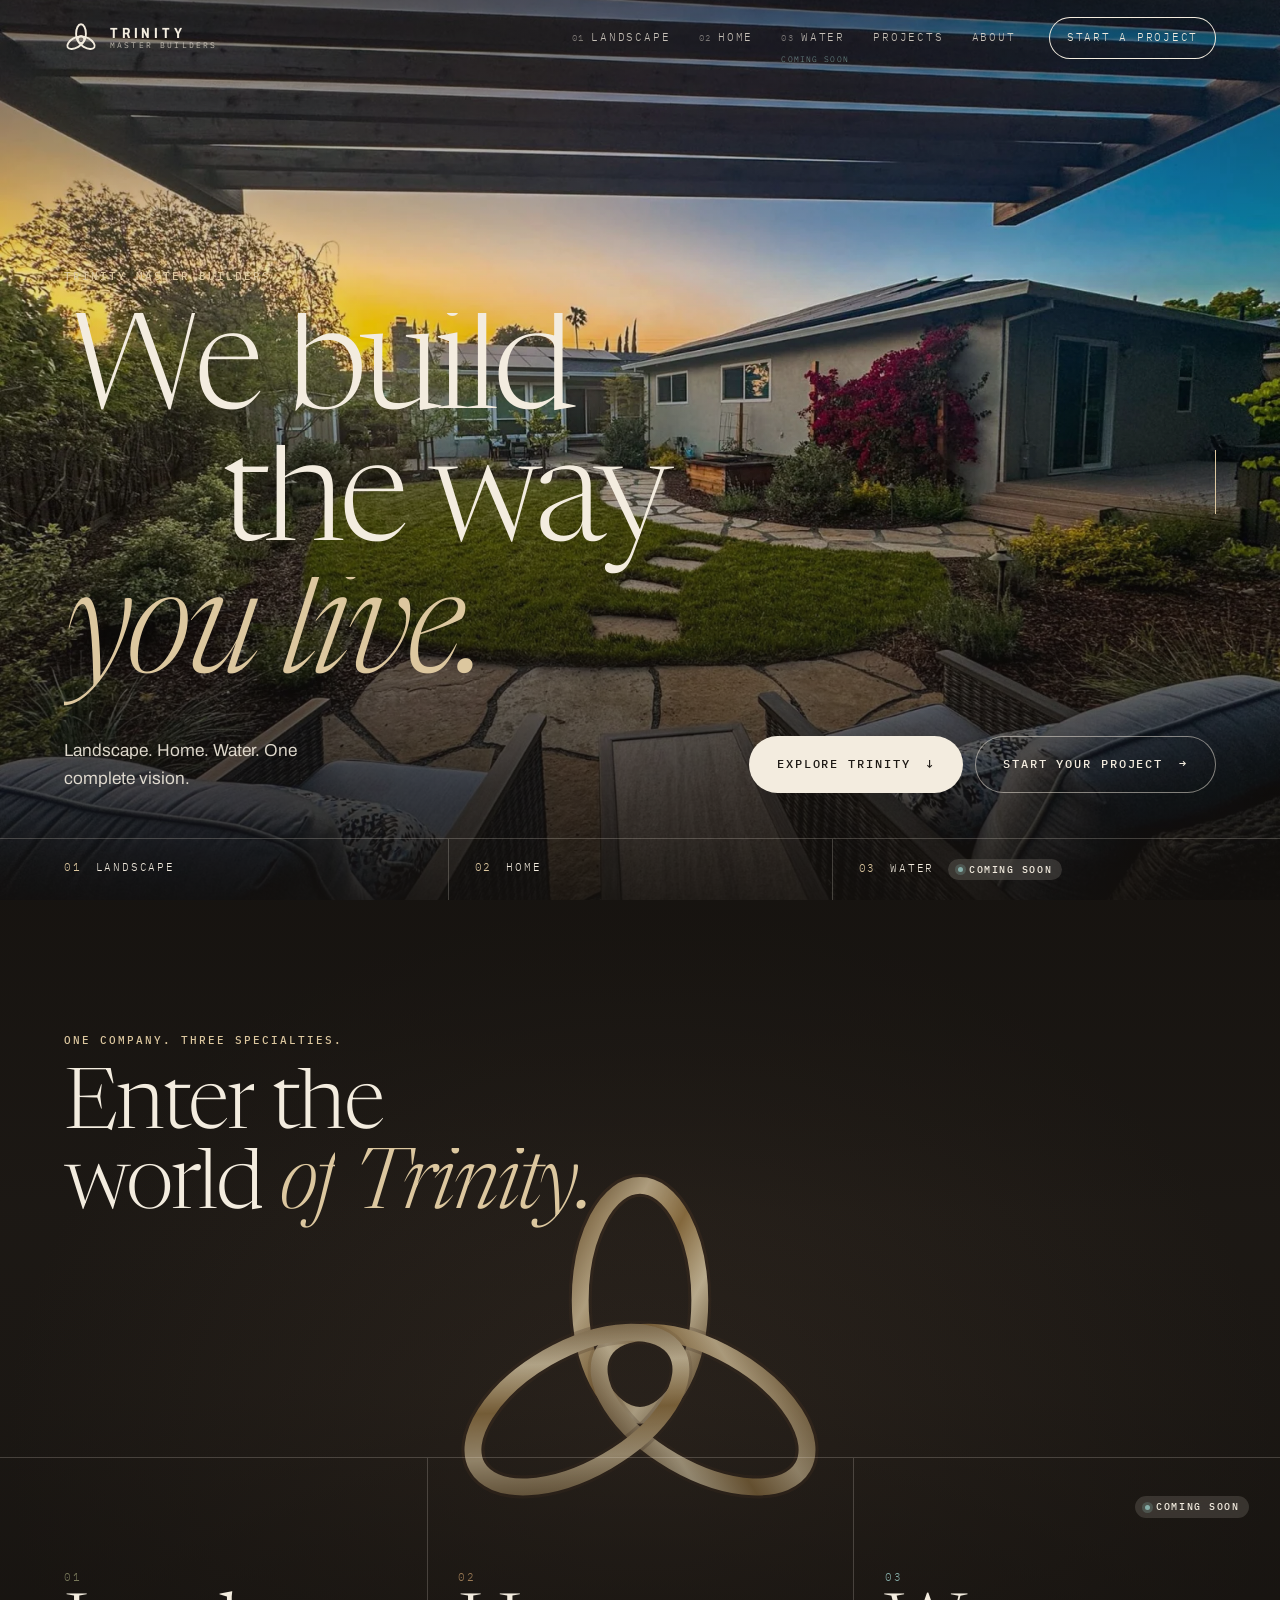
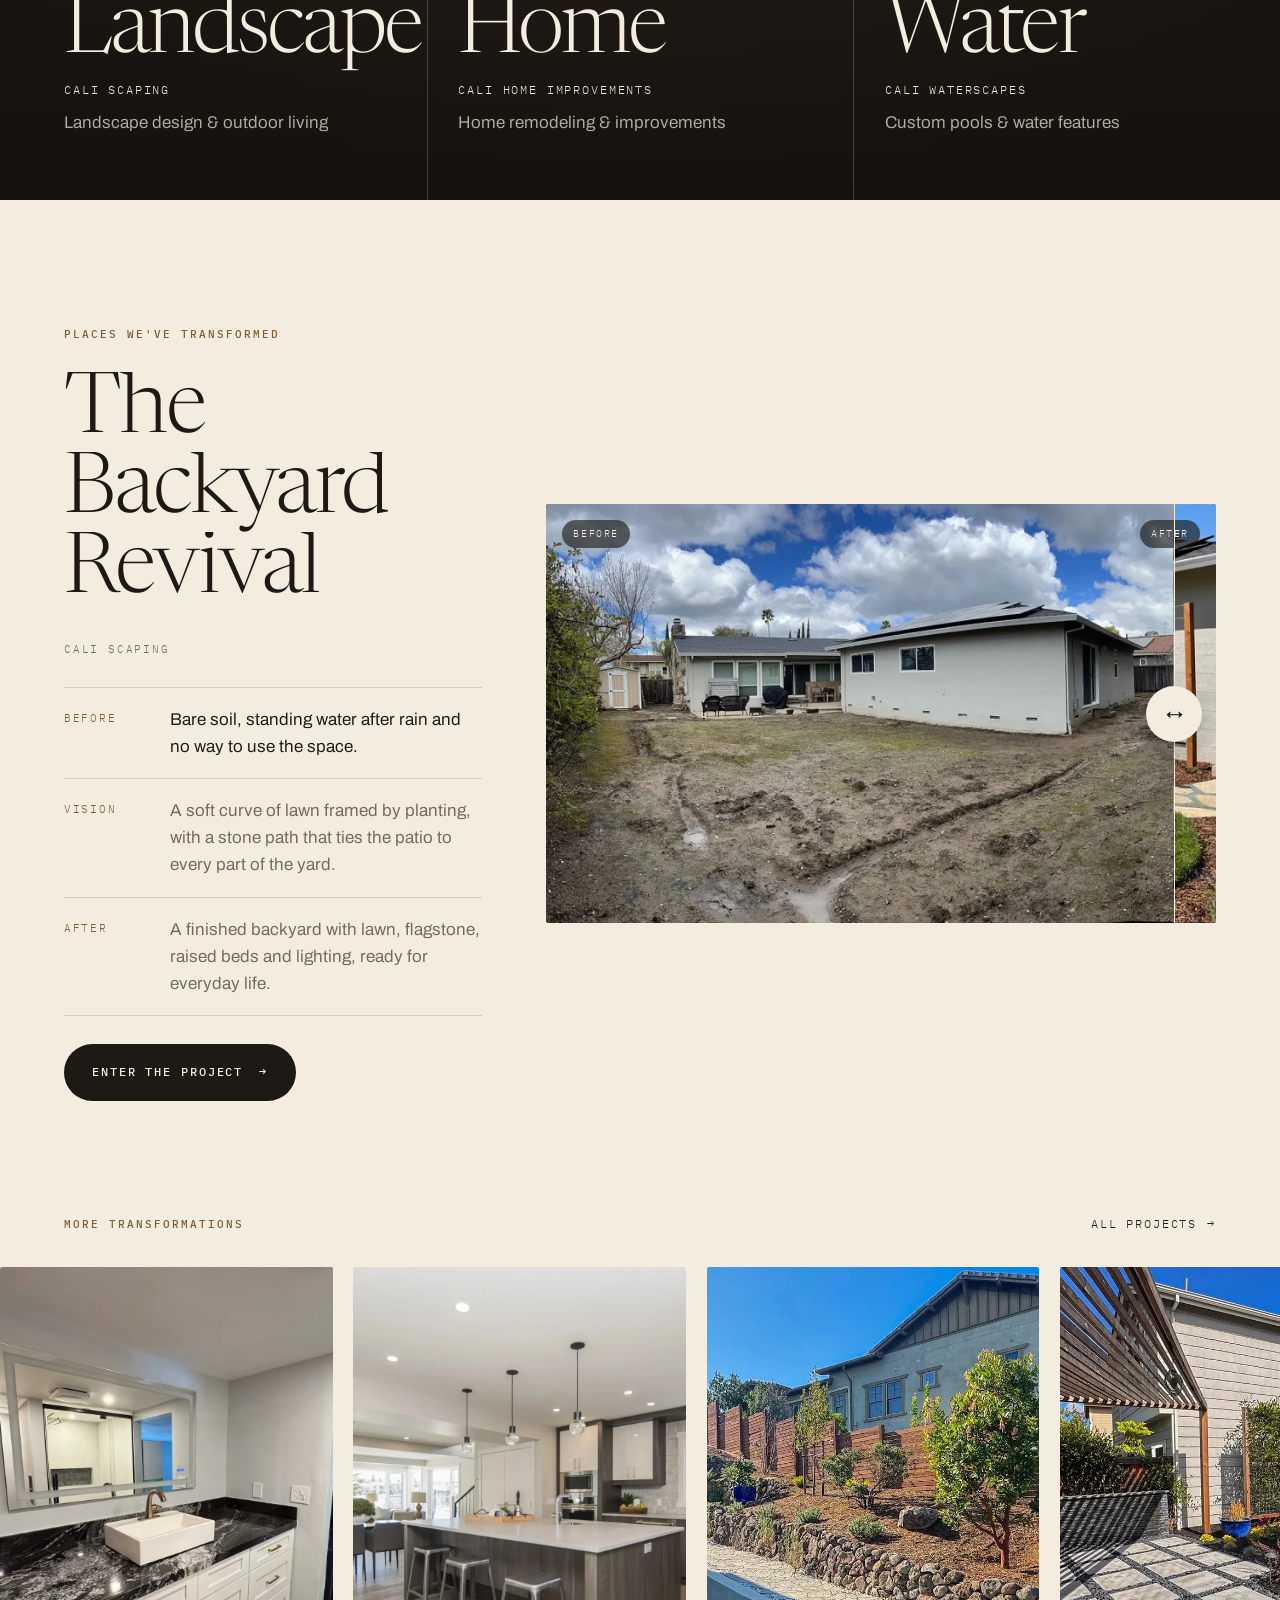
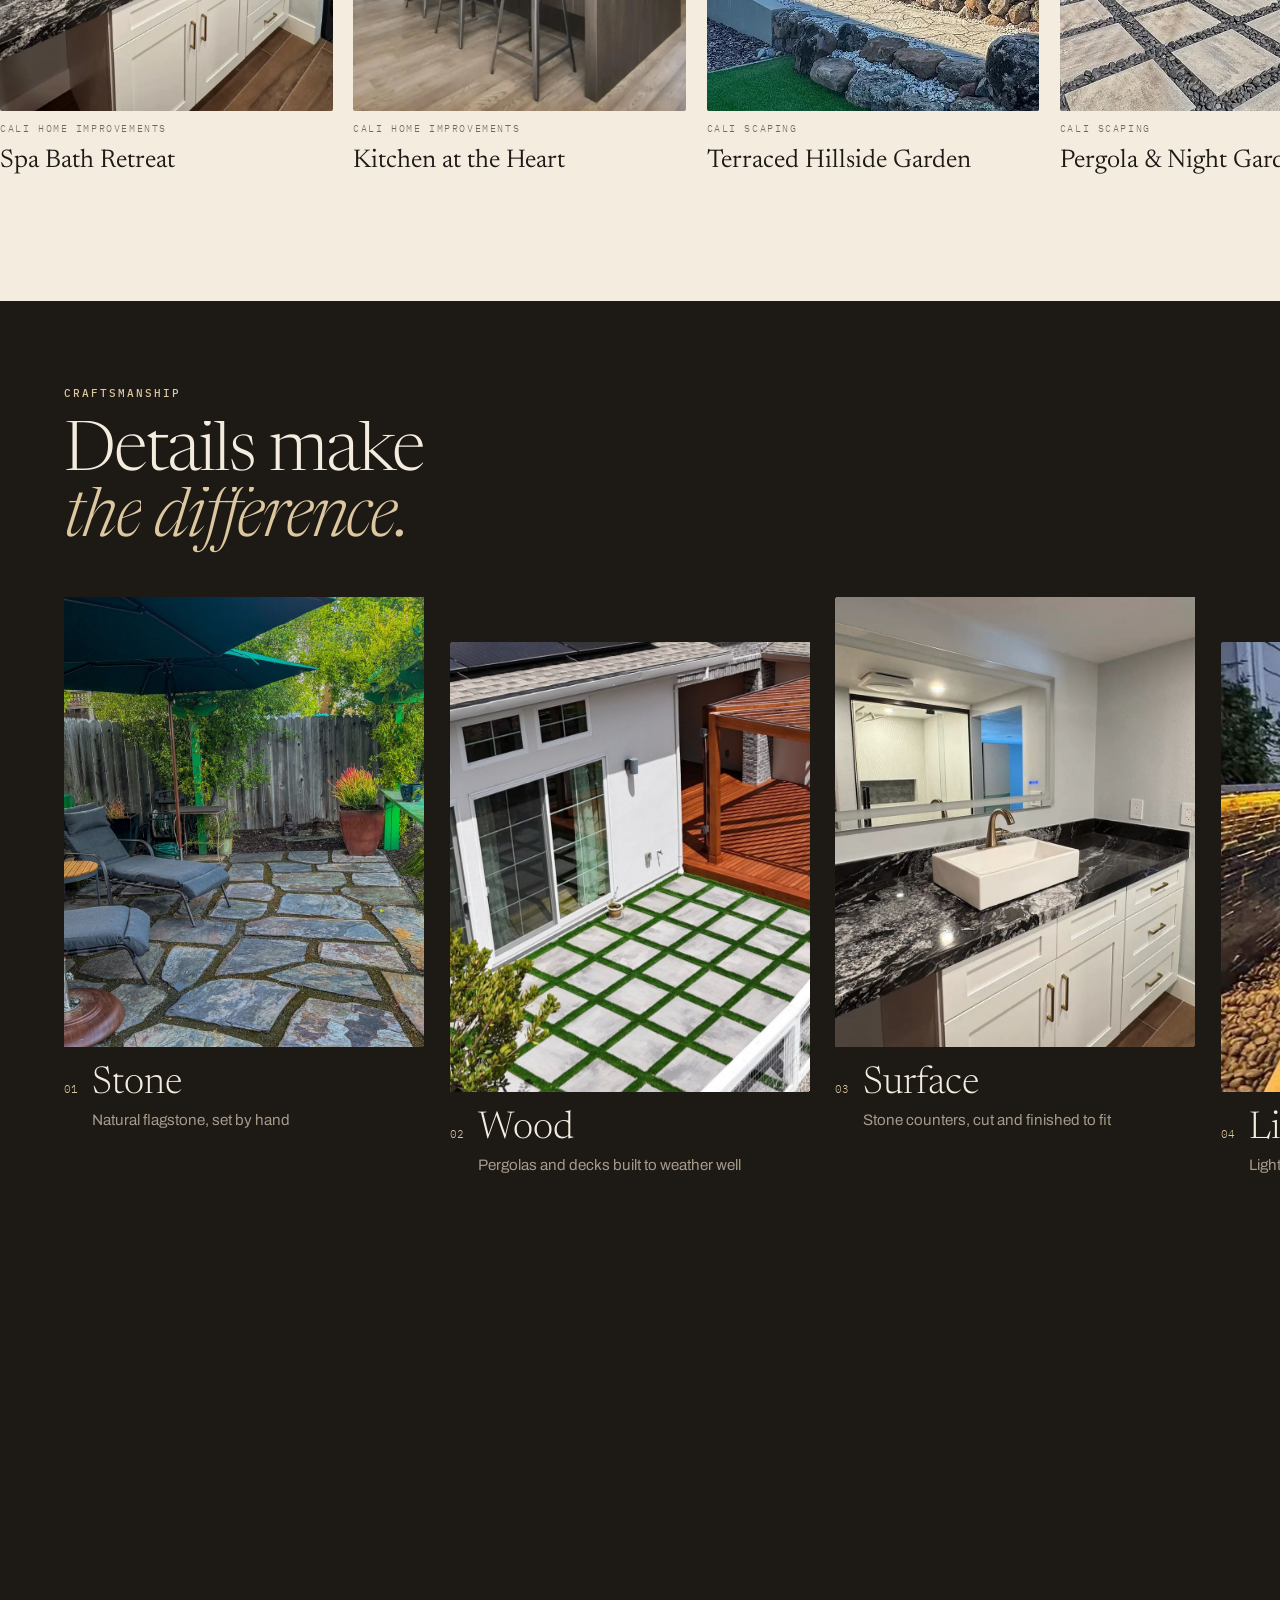
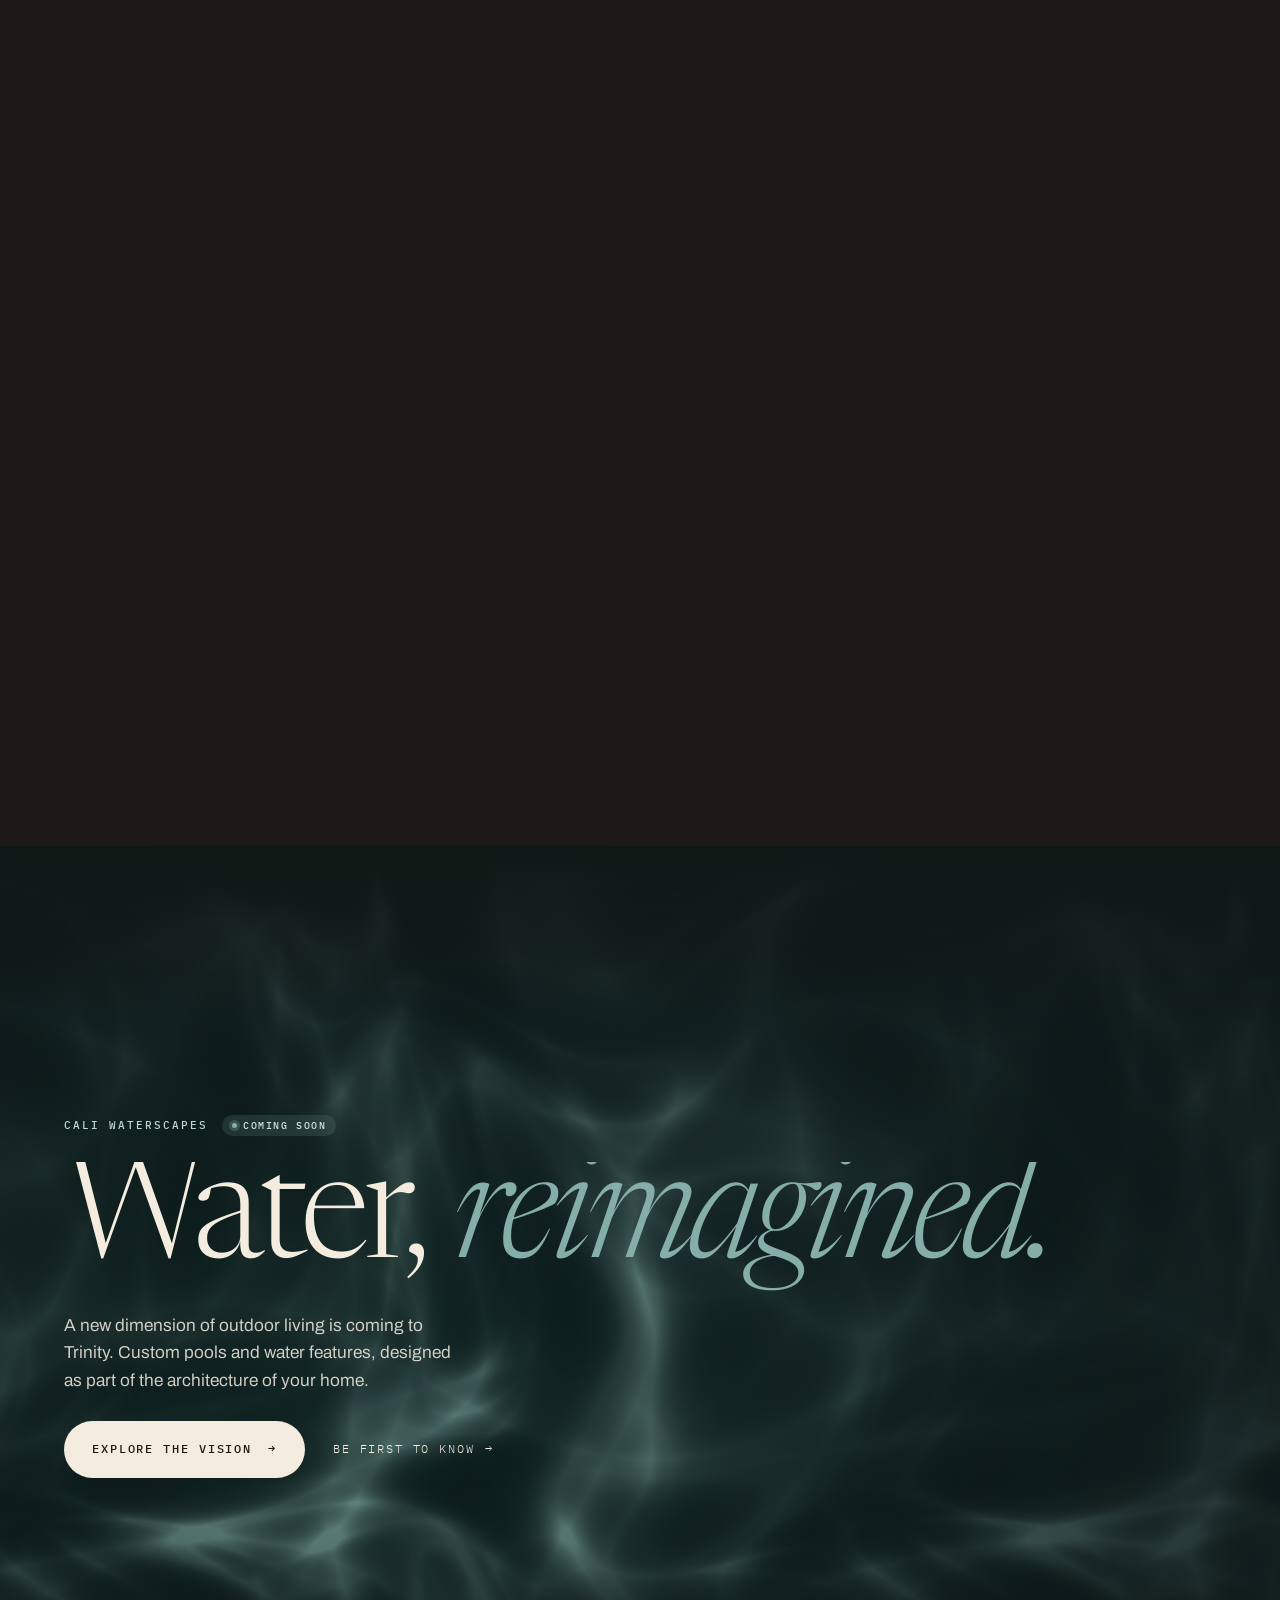
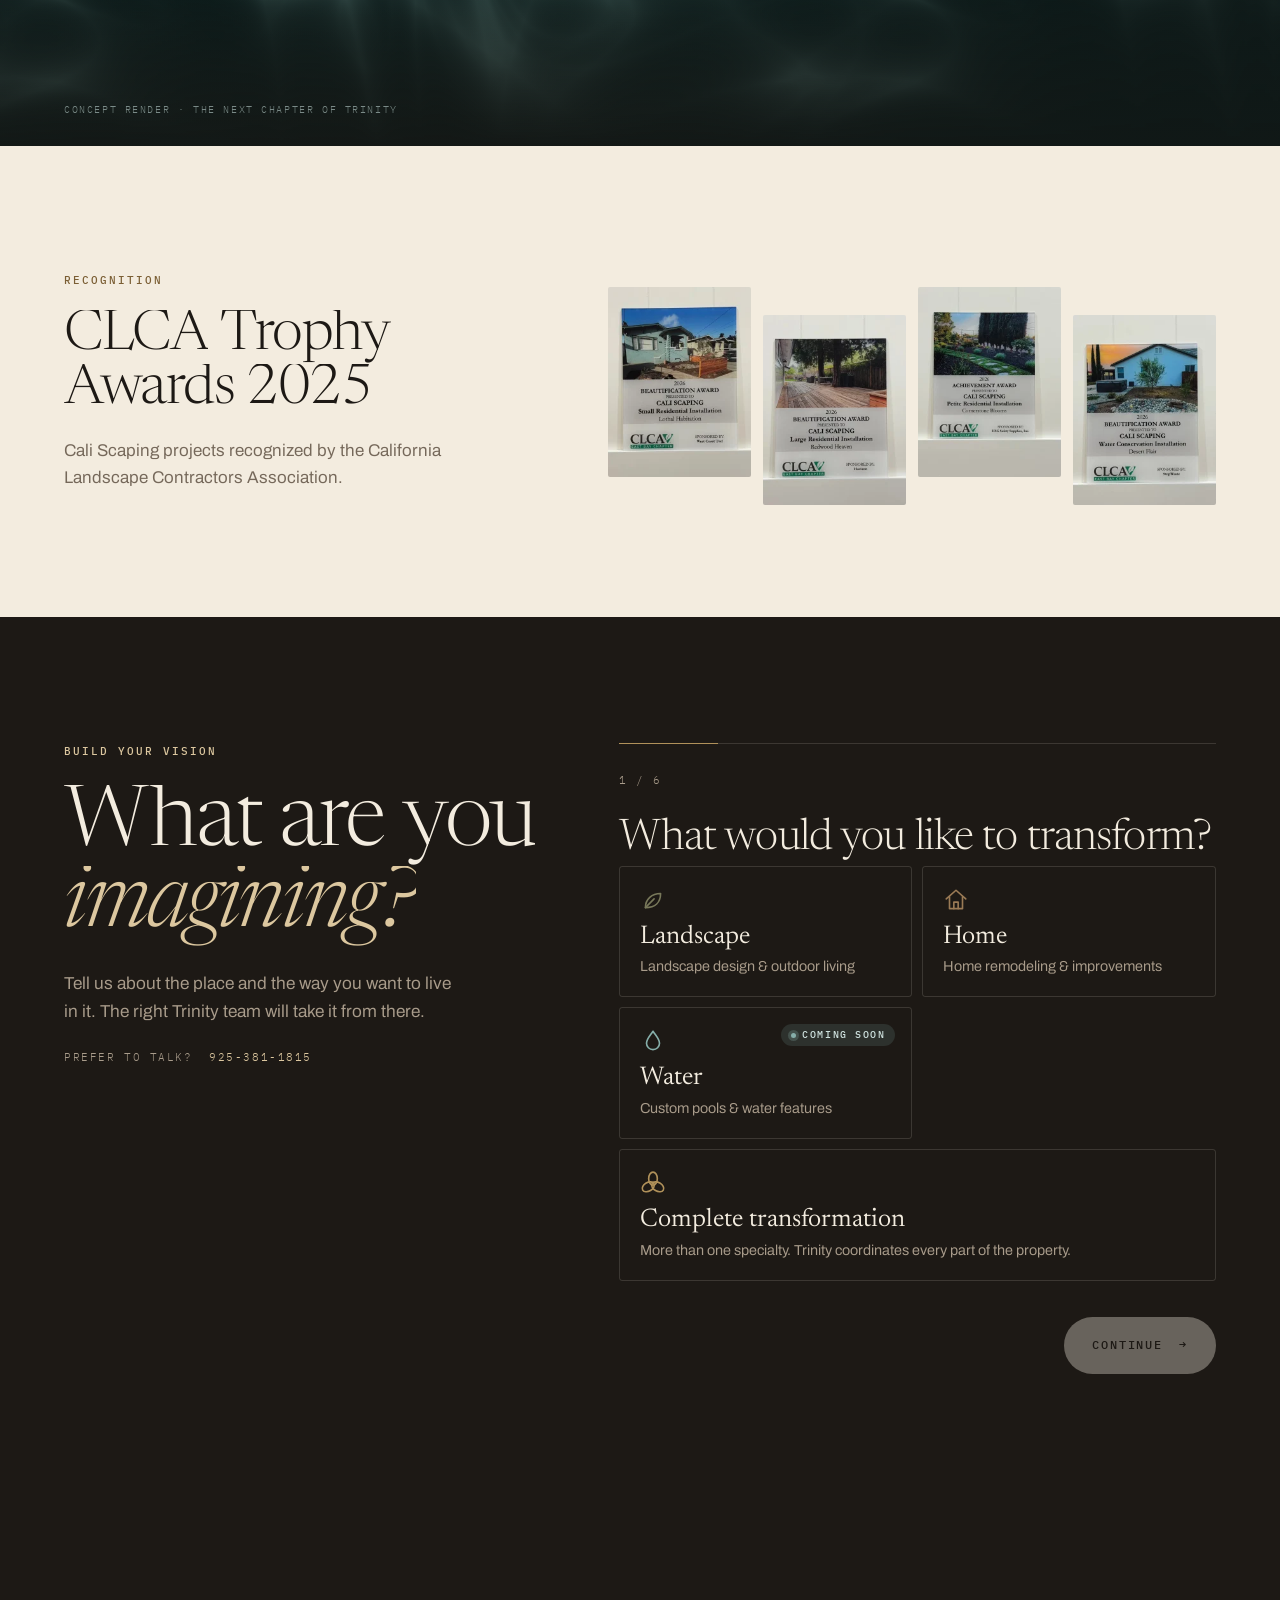
==== commit 21a8c331: "Remove WordPress API discovery links from static preview Co-Authored-By: Claude Opus 5.5 <noreply@an" ====
--- a/index.html
+++ b/index.html
@@ -43,7 +43,6 @@
 <script data-wp-strategy="defer" defer id="gsap-js" src="https://andcefa90.github.io/trinity-master-builders/wp-content/themes/trinity/assets/vendor/gsap.min.js?ver=3.12.5"></script>
 <script data-wp-strategy="defer" defer id="gsap-scrolltrigger-js" src="https://andcefa90.github.io/trinity-master-builders/wp-content/themes/trinity/assets/vendor/ScrollTrigger.min.js?ver=3.12.5"></script>
 <script data-wp-strategy="defer" defer id="lenis-js" src="https://andcefa90.github.io/trinity-master-builders/wp-content/themes/trinity/assets/vendor/lenis.min.js?ver=1.1.13"></script>
-<link rel="https://api.w.org/" href="https://andcefa90.github.io/trinity-master-builders/wp-json/" /><link rel="EditURI" type="application/rsd+xml" title="RSD" href="https://andcefa90.github.io/trinity-master-builders/xmlrpc.php?rsd" />
 </head>
 <body class="home blog wp-embed-responsive wp-theme-trinity">
 <a class="skip-link" href="#main">Skip to content</a>
